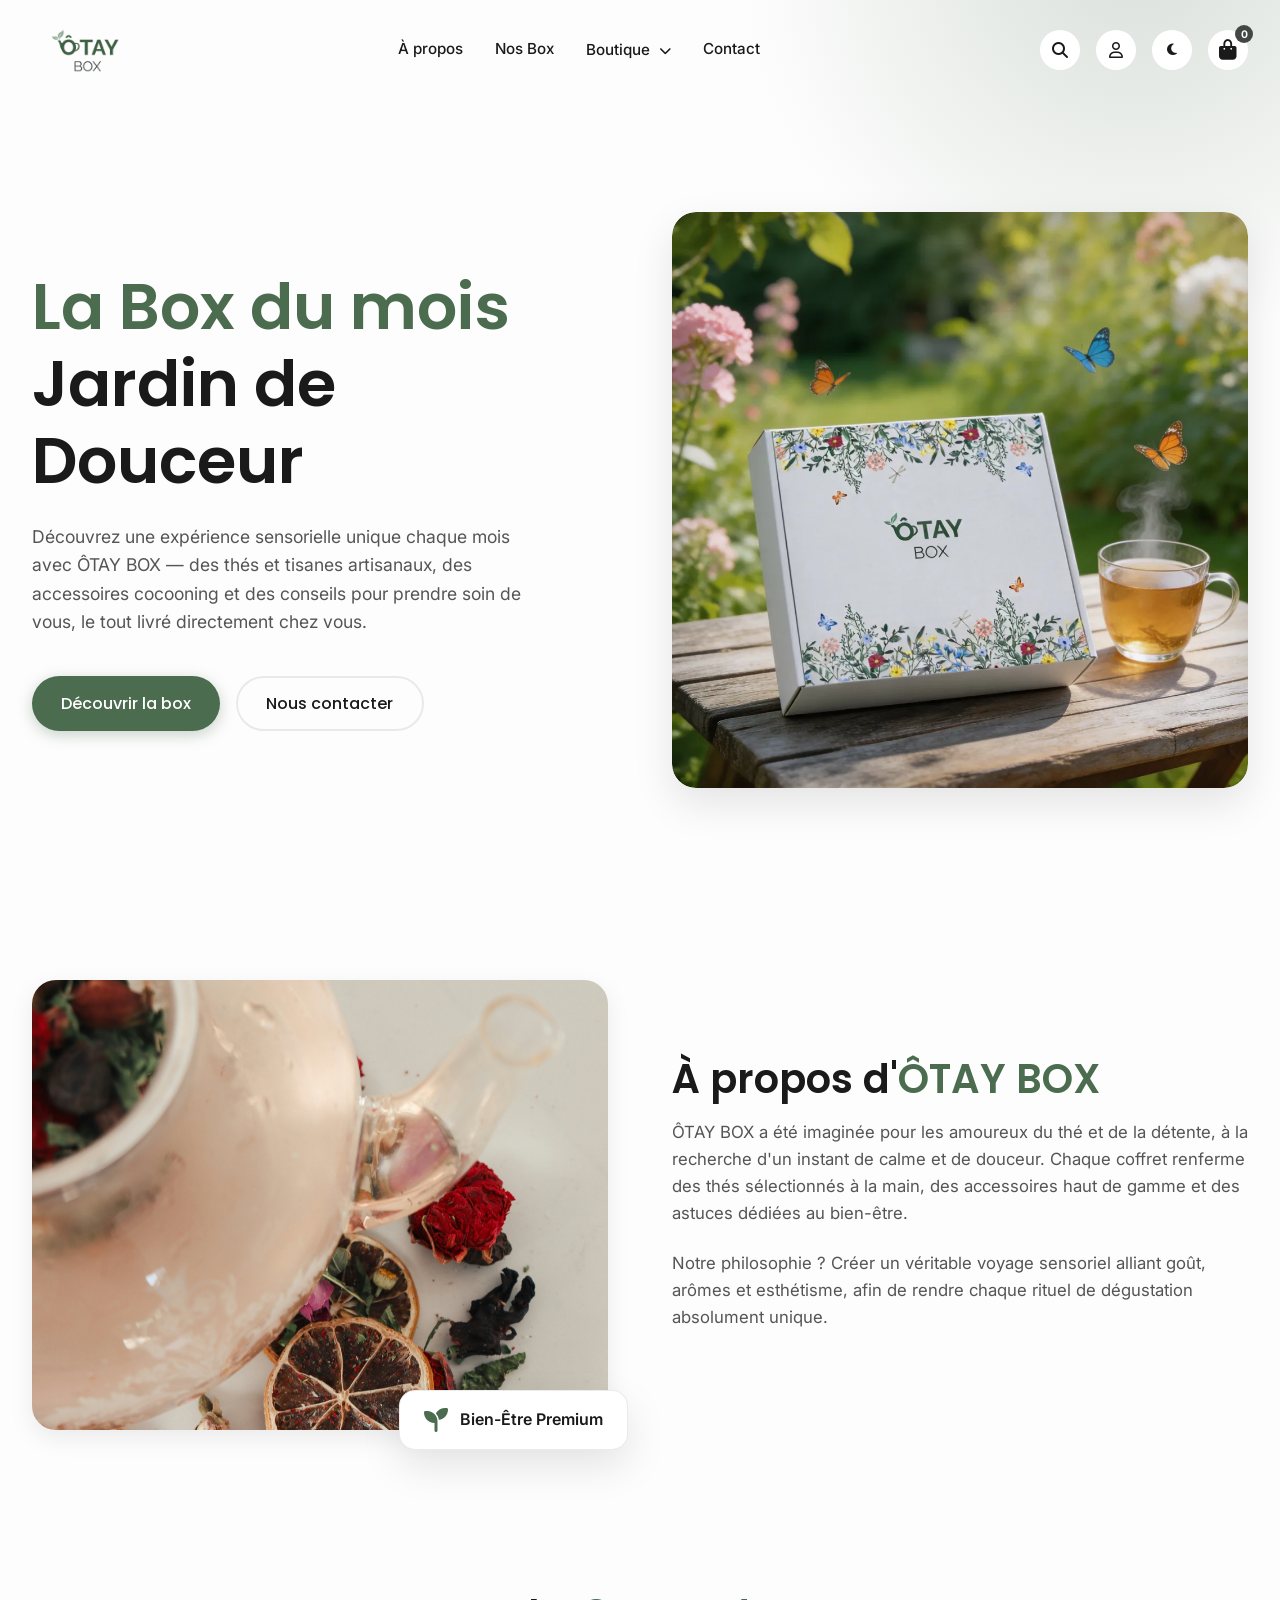
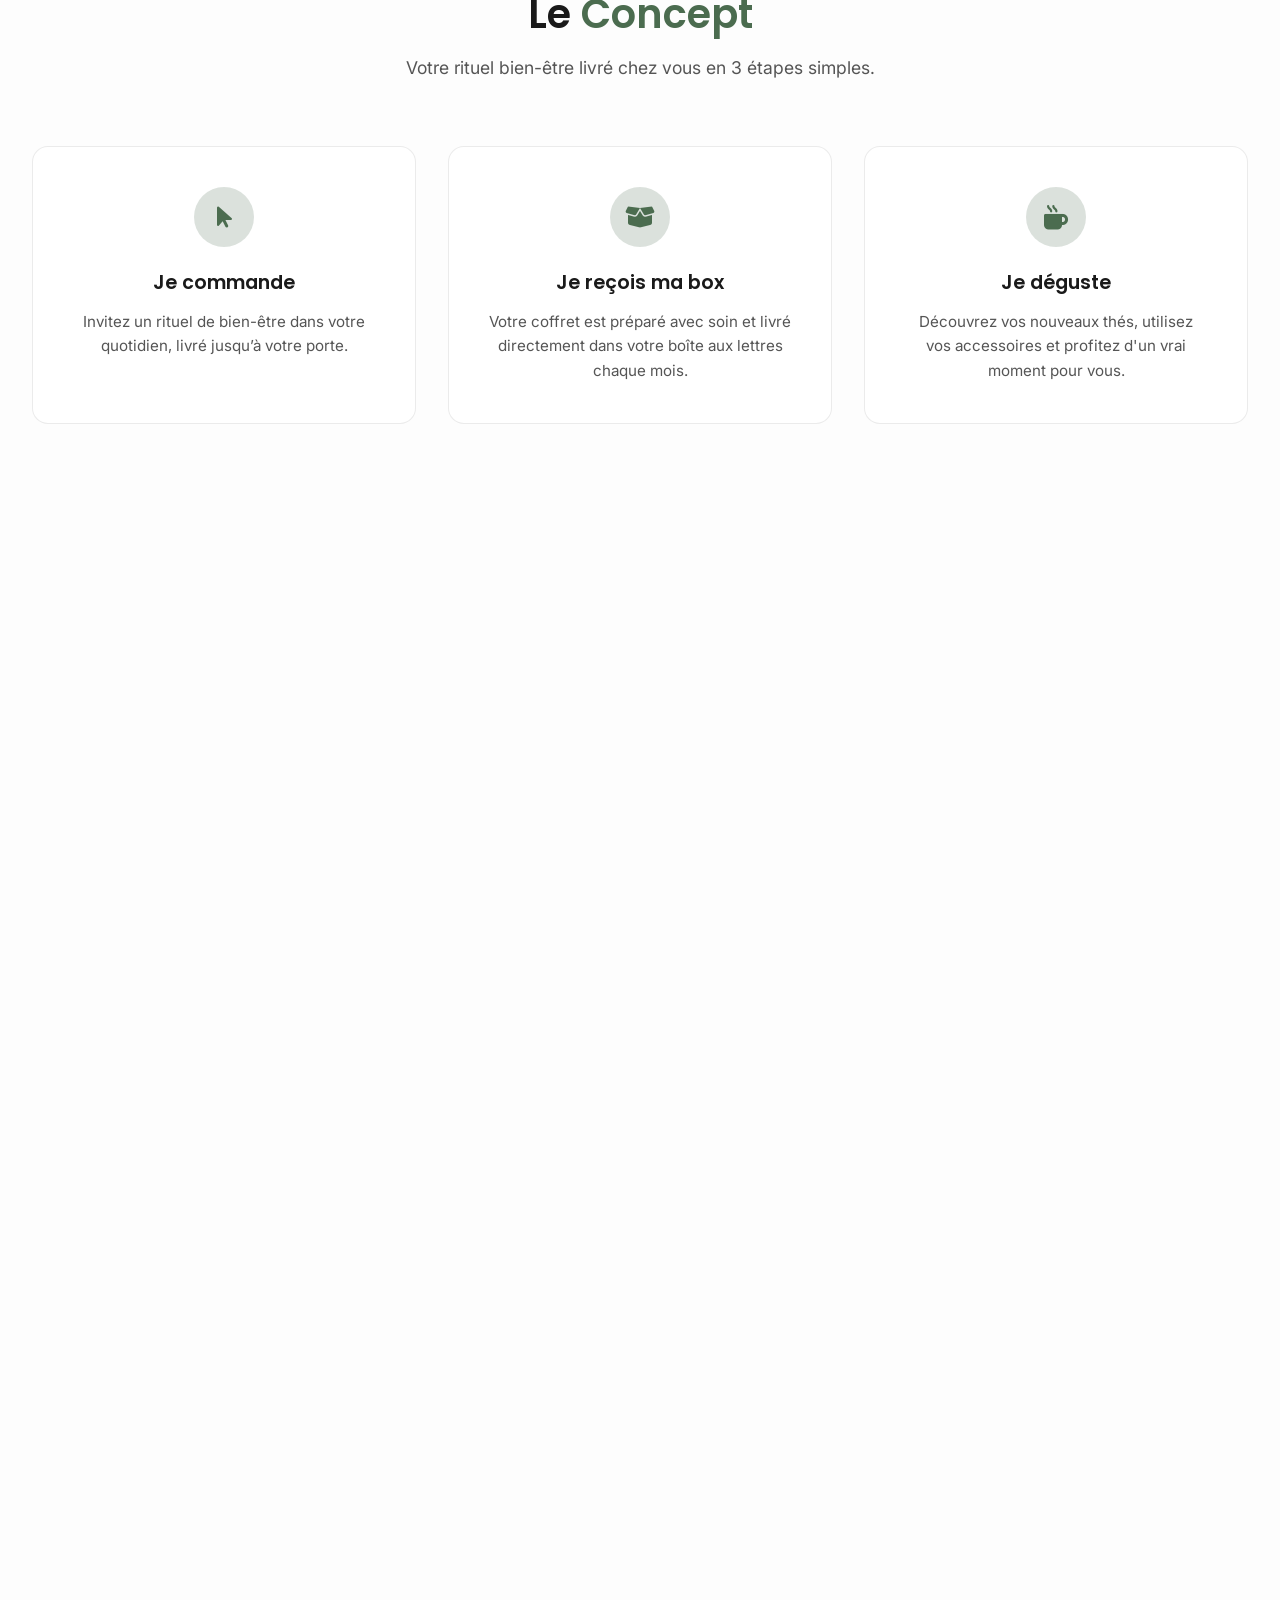
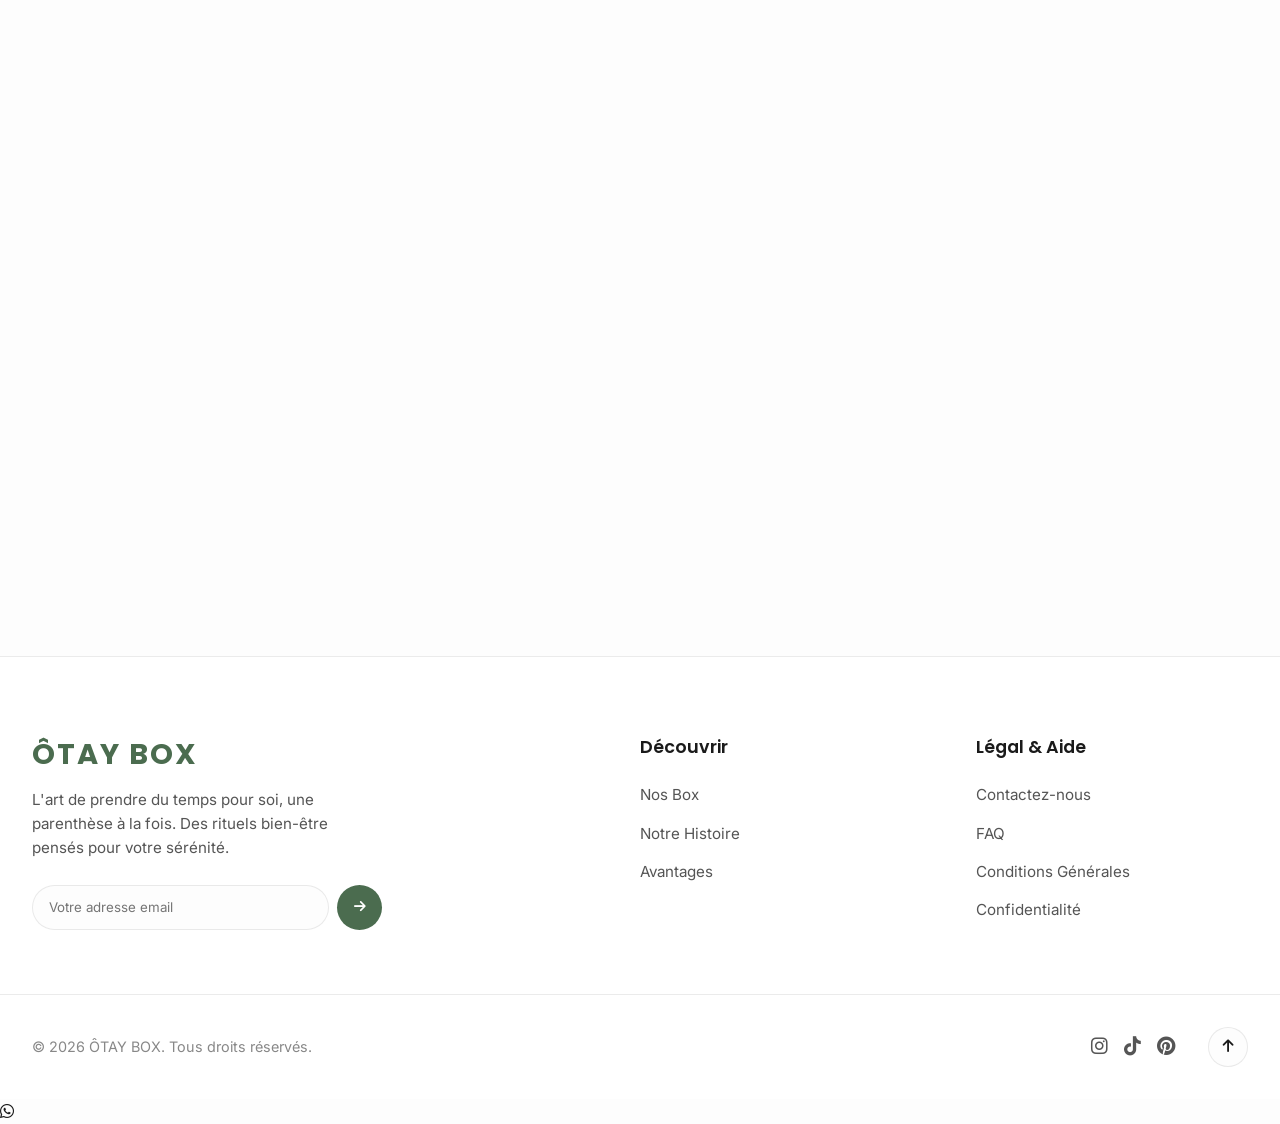
==== index.html @ 2a30685b "update update" ====
<!DOCTYPE html>
<html lang="fr">

<head>
    <meta charset="UTF-8">
    <meta name="viewport" content="width=device-width, initial-scale=1.0">
    <title>ÔTAY BOX – Box Mensuelle Thé & Bien-Être</title>
    <meta name="description" content="Découvrez une expérience sensorielle unique chaque mois avec ÔTAY BOX — des thés et tisanes artisanaux, des accessoires cocooning et des rituels relaxants livrés chez vous.">
    <!-- Google Fonts -->
    <link rel="preconnect" href="https://fonts.googleapis.com">
    <link rel="preconnect" href="https://fonts.gstatic.com" crossorigin>
    <link href="https://fonts.googleapis.com/css2?family=Inter:wght@300;400;500&family=Poppins:wght@400;500;600;700&display=swap" rel="stylesheet">
    <!-- FontAwesome for Icons -->
    <link rel="stylesheet" href="https://cdnjs.cloudflare.com/ajax/libs/font-awesome/6.4.0/css/all.min.css">
    <!-- Custom CSS -->
    <link rel="stylesheet" href="css/style.css">
    <script>!function(){var t=localStorage.getItem('otay-theme')||'light';document.documentElement.setAttribute('data-theme',t)}();</script>

</head>
<body>
    <!-- Navbar -->
    <header class="navbar fade-in">
        <div class="container nav-container">
            <a href="#" class="logo">
                <img src="assets/logo.png" alt="Logo ÔTAY BOX" class="logo-img">
            </a>
            
            <nav class="nav-links">
                <a href="index.html#about" class="nav-link">À propos</a>
                <a href="box-detail.html" class="nav-link">Nos Box</a>
                <div class="nav-item-dropdown">
                    <a href="boutique.html" class="nav-link">Boutique <i class="fa-solid fa-chevron-down" style="font-size: 0.8em; margin-left: 5px;"></i></a>
                    <div class="dropdown-menu">
                        <a href="boutique.html#infusions" class="dropdown-link">Infusions & Tisanes</a>
                        <a href="boutique.html#accessoires" class="dropdown-link">Accessoires de thé</a>
                        <a href="boutique.html#bougies" class="dropdown-link">Bougies & Parfums</a>
                        <a href="boutique.html#savons" class="dropdown-link">Savons & Soins naturels</a>
                        <a href="boutique.html#lifestyle" class="dropdown-link">Lifestyle & Détente</a>
                    </div>
                </div>
                <a href="index.html#contact" class="nav-link">Contact</a>
            </nav>

            <div class="nav-actions">
                <a href="#" class="icon-btn search-btn" aria-label="Rechercher" onclick="event.preventDefault(); alert('Recherche en cours de développement');">
                    <i class="fa-solid fa-magnifying-glass"></i>
                </a>
                <a href="#" class="icon-btn profile-btn" aria-label="Mon compte" onclick="event.preventDefault(); alert('Espace client en cours de développement');">
                    <i class="fa-regular fa-user"></i>
                </a>
                <button class="icon-btn theme-toggle" aria-label="Basculer le thème clair/sombre">
                    <i class="fa-solid fa-sun light-icon"></i>
                    <i class="fa-solid fa-moon dark-icon"></i>
                </button>
                <button class="cart-btn" aria-label="Panier">
                    <i class="fa-solid fa-bag-shopping"></i>
                    <span class="cart-count">0</span>
                </button>
                <button class="icon-btn mobile-menu-toggle" aria-label="Ouvrir le menu">
                    <i class="fa-solid fa-bars"></i>
                </button>
            </div>
        </div>
        
        <!-- Mobile Menu -->
        <div class="mobile-menu">
            <a href="index.html#about" class="mobile-link">À propos</a>
            <a href="box-detail.html" class="mobile-link">Nos Box</a>
            <a href="boutique.html" class="mobile-link">Boutique</a>
            <a href="index.html#contact" class="mobile-link">Contact</a>
            <button class="mobile-link theme-toggle" style="display: flex; align-items: center; justify-content: center; gap: 10px; width: 100%; border: none; font-family: inherit; font-size: inherit; font-weight: inherit; color: inherit; cursor: pointer;">
                <span>Thème</span>
                <i class="fa-solid fa-sun light-icon"></i>
                <i class="fa-solid fa-moon dark-icon"></i>
            </button>
        </div>
    </header>

    <main>
        <!-- Hero Section -->
        <section class="hero glass-panel fade-in slide-up" id="hero">
            <div class="container hero-container">
                <div class="hero-content">
                    <h1 class="hero-title">
                        <span class="text-accent">La Box du mois</span> <br> 
                        Jardin de Douceur
                    </h1>
                    <p class="hero-intro">
                        Découvrez une expérience sensorielle unique chaque mois avec ÔTAY BOX — des thés et tisanes artisanaux, des accessoires cocooning et des conseils pour prendre soin de vous, le tout livré directement chez vous.
                    </p>
                    <div class="hero-ctas">
                        <a href="box-detail.html" class="btn btn-primary">Découvrir la box</a>
                        <a href="#contact" class="btn btn-outline">Nous contacter</a>
                    </div>
                </div>
                <div class="hero-image-wrapper">
                    <img src="assets/hero-image.png" loading="lazy" alt="Box de Thé Premium ÔTAY BOX" class="hero-image blur-load">
                    <div class="glow-effect"></div>
                </div>
            </div>
        </section>

        <!-- About Section -->
        <section class="about section-padding fade-in scroll-anim" id="about">
            <div class="container about-container">
                <div class="about-image-wrapper">
                    <img src="assets/yukon-haughton-Fkt0y2UZg88-unsplash.jpg" loading="lazy" alt="Un moment de calme avec ÔTAY BOX" class="about-image blur-load">
                    <div class="floating-badge">
                        <i class="fa-solid fa-seedling"></i>
                        <span>Bien-Être Premium</span>
                    </div>
                </div>
                <div class="about-content">
                    <h2 class="section-title">À propos d'<span class="text-accent">ÔTAY BOX</span></h2>
                    <p class="section-text">
                        ÔTAY BOX a été imaginée pour les amoureux du thé et de la détente, à la recherche d'un instant de calme et de douceur. Chaque coffret renferme des thés sélectionnés à la main, des accessoires haut de gamme et des astuces dédiées au bien-être.
                    </p>
                    <p class="section-text">
                        Notre philosophie ? Créer un véritable voyage sensoriel alliant goût, arômes et esthétisme, afin de rendre chaque rituel de dégustation absolument unique.
                    </p>
                </div>
            </div>
        </section>

        <!-- Concept Section (Non-clickable in nav, explains how it works) -->
        <section class="how-it-works section-padding fade-in scroll-anim">
            <div class="container">
                <div class="section-header">
                    <h2 class="section-title">Le <span class="text-primary">Concept</span></h2>
                    <p class="section-subtitle">Votre rituel bien-être livré chez vous en 3 étapes simples.</p>
                </div>
                
                <div class="benefits-grid">
                    <div class="benefit-card">
                        <div class="benefit-icon">
                            <i class="fa-solid fa-mouse-pointer"></i>
                        </div>
                        <h3 class="benefit-title">Je commande</h3>
                        <p class="benefit-desc">Invitez un rituel de bien-être dans votre quotidien, livré jusqu’à votre porte.</p>
                    </div>
                    <div class="benefit-card">
                        <div class="benefit-icon">
                            <i class="fa-solid fa-box-open"></i>
                        </div>
                        <h3 class="benefit-title">Je reçois ma box</h3>
                        <p class="benefit-desc">Votre coffret est préparé avec soin et livré directement dans votre boîte aux lettres chaque mois.</p>
                    </div>
                    <div class="benefit-card">
                        <div class="benefit-icon">
                            <i class="fa-solid fa-mug-hot"></i>
                        </div>
                        <h3 class="benefit-title">Je déguste</h3>
                        <p class="benefit-desc">Découvrez vos nouveaux thés, utilisez vos accessoires et profitez d'un vrai moment pour vous.</p>
                    </div>
                </div>
            </div>
        </section>


        <!-- Benefits Section -->
        <section class="benefits section-padding fade-in scroll-anim" id="benefits">
            <div class="container">
                <div class="section-header">
                    <h2 class="section-title">La Différence <span class="text-accent">ÔTAY</span></h2>
                    <p class="section-subtitle">Ce qui fait de nos coffrets les parfaits compagnons de votre détente.</p>
                </div>
                
                <div class="benefits-grid">
                    <div class="benefit-card">
                        <div class="benefit-icon">
                            <i class="fa-solid fa-calendar-days"></i>
                        </div>
                        <h3 class="benefit-title">Thèmes Mensuels</h3>
                        <p class="benefit-desc">Chaque mois met à l'honneur un thème unique avec un mélange exclusif, une recette et une astuce bien-être.</p>
                    </div>
                    <div class="benefit-card">
                        <div class="benefit-icon">
                            <i class="fa-solid fa-leaf"></i>
                        </div>
                        <h3 class="benefit-title">Ingrédients Premium</h3>
                        <p class="benefit-desc">Des thés, herbes et ingrédients naturels rigoureusement sélectionnés pour vous offrir la plus haute qualité.</p>
                    </div>
                    <div class="benefit-card">
                        <div class="benefit-icon">
                            <i class="fa-solid fa-hand-sparkles"></i>
                        </div>
                        <h3 class="benefit-title">Élément Signature</h3>
                        <p class="benefit-desc">Un objet soigneusement sélectionné qui prolonge l’expérience de la box et reflète son univers.</p>
                    </div>
                    <div class="benefit-card">
                        <div class="benefit-icon">
                            <i class="fa-solid fa-gift"></i>
                        </div>
                        <h3 class="benefit-title">Prêt à Offrir</h3>
                        <p class="benefit-desc">Un magnifique emballage écologique et protecteur, idéal pour soi ou pour faire un cadeau.</p>
                    </div>
                </div>
            </div>
        </section>



        <!-- Mission -->
        <section class="mission section-padding fade-in scroll-anim" id="mission">
            <div class="container text-center">
                <h2 class="mission-title">Notre Mission</h2>
                <p class="mission-statement">
                    « Créer des expériences bien-être mémorables à travers des thés sélectionnés, des touches artisanales et des rituels attentionnés qui apportent calme et joie au quotidien. »
                </p>
            </div>
        </section>

        <!-- Contact Section -->
        <section class="contact section-padding fade-in scroll-anim" id="contact">
            <div class="container contact-container">
                <div class="contact-info">
                    <h2 class="section-title">Prendre <span class="text-accent">Contact</span></h2>
                    <p class="section-desc">Vous avez des questions sur nos box ou souhaitez un cadeau d'entreprise personnalisé ? Écrivez-nous !</p>
                    
                    <div class="social-links mt-4">
                        <a href="#" class="social-icon" aria-label="Instagram"><i class="fa-brands fa-instagram"></i></a>
                        <a href="#" class="social-icon" aria-label="LinkedIn"><i class="fa-brands fa-linkedin-in"></i></a>
                        <a href="#" class="social-icon" aria-label="Facebook"><i class="fa-brands fa-facebook-f"></i></a>
                        <a href="#" class="social-icon" aria-label="TikTok"><i class="fa-brands fa-tiktok"></i></a>
                    </div>
                </div>
                
                <form class="contact-form glass-panel">
                    <div class="form-group">
                        <label for="name">Nom / Prénom</label>
                        <input type="text" id="name" placeholder="Ex: Yasmine Ben Ali" required>
                    </div>
                    <div class="form-group">
                        <label for="email">Adresse Email</label>
                        <input type="email" id="email" placeholder="yasmine@exemple.com" required>
                    </div>
                    <div class="form-group">
                        <label for="message">Message</label>
                        <textarea id="message" rows="4" placeholder="Comment pouvons-nous vous aider ?" required></textarea>
                    </div>
                    <button type="submit" class="btn btn-primary btn-block">Envoyer le Message</button>
                </form>
            </div>
        </section>
    </main>

    <footer class="footer">
        <div class="container footer-content-grid">
            <div class="footer-col brand-col">
                <h3 class="footer-logo-text">ÔTAY BOX</h3>
                <p class="footer-desc">L'art de prendre du temps pour soi, une parenthèse à la fois. Des rituels bien-être pensés pour votre sérénité.</p>
                <form class="newsletter-form">
                    <input type="email" placeholder="Votre adresse email" aria-label="Email" required>
                    <button type="submit" aria-label="S'inscrire"><i class="fa-solid fa-arrow-right"></i></button>
                </form>
            </div>
            
            <div class="footer-col">
                <h4 class="footer-heading">Découvrir</h4>
                <ul class="footer-links">
                    <li><a href="box-detail.html">Nos Box</a></li>
                    <li><a href="#about">Notre Histoire</a></li>
                    <li><a href="#benefits">Avantages</a></li>
                </ul>
            </div>
            
            <div class="footer-col">
                <h4 class="footer-heading">Légal & Aide</h4>
                <ul class="footer-links">
                    <li><a href="#contact">Contactez-nous</a></li>
                    <li><a href="#">FAQ</a></li>
                    <li><a href="#">Conditions Générales</a></li>
                    <li><a href="#">Confidentialité</a></li>
                </ul>
            </div>
        </div>
        
        <div class="container footer-bottom">
            <p>&copy; <span id="current-year"></span> ÔTAY BOX. Tous droits réservés.</p>
            <div class="footer-actions">
                <div class="footer-socials">
                    <a href="#" aria-label="Instagram"><i class="fa-brands fa-instagram"></i></a>
                    <a href="#" aria-label="TikTok"><i class="fa-brands fa-tiktok"></i></a>
                    <a href="#" aria-label="Pinterest"><i class="fa-brands fa-pinterest"></i></a>
                </div>
                <a href="#hero" class="back-to-top" aria-label="Retour en haut">
                    <i class="fa-solid fa-arrow-up"></i>
                </a>
            </div>
        </div>
    </footer>

    <!-- Scripts -->
    <script src="js/script.js"></script>
</body>
</html>
---- css/style.css ----
/* =========================================================================
   ÔTAY BOX - STYLESHEET
   100% Vanilla CSS, Responsive, Dark/Light Mode
   ========================================================================= */

/* --- CSS Variables & Theme Definitions --- */
:root {
    /* Brand Colors */
    --clr-brand-dark: #4b6c4f;
    /* Logo Main Green */
    --clr-brand-light: #8dac95;
    /* Logo Light Green */
    --clr-brand-accent: #424746;
    /* Logo Slate Grey */

    /* Typography */
    --font-heading: 'Poppins',
        sans-serif;
    --font-body: 'Inter',
        sans-serif;

    /* Spacing & Layout */
    --section-padding: 5rem 0;
    --nav-height: 100px;
    --radius-sm: 8px;
    --radius-md: 16px;
    --radius-lg: 24px;

    /* Animation Speeds */
    --transition-fast: 0.2s ease;
    --transition-mid: 0.4s cubic-bezier(0.25, 0.46, 0.45, 0.94);
    --transition-slow: 0.8s cubic-bezier(0.22, 1, 0.36, 1);
}

/* Light Theme Variables */
[data-theme="light"] {
    --bg-main: #FDFDFD;
    --bg-surface: #FFFFFF;
    --bg-glass: rgba(255, 255, 255, 0.7);
    --bg-glass-hover: rgba(255, 255, 255, 0.9);

    --text-primary: #1A1A1A;
    --text-secondary: #555555;
    --text-muted: #888888;

    --border-color: rgba(0, 0, 0, 0.08);
    --shadow-sm: 0 4px 12px rgba(0, 0, 0, 0.05);
    --shadow-md: 0 8px 24px rgba(0, 0, 0, 0.08);
    --shadow-lg: 0 16px 40px rgba(0, 0, 0, 0.1);

    --accent: var(--clr-brand-dark);
    --accent-glow: rgba(75, 108, 79, 0.2);
}

/* Dark Theme Variables (Default) */
[data-theme="dark"] {
    --bg-main: #121212;
    --bg-surface: #1E1E1E;
    --bg-glass: rgba(30, 30, 30, 0.6);
    --bg-glass-hover: rgba(45, 45, 45, 0.8);

    --text-primary: #F5F5F5;
    --text-secondary: #BBBBBB;
    --text-muted: #777777;

    --border-color: rgba(255, 255, 255, 0.08);
    --shadow-sm: 0 4px 16px rgba(0, 0, 0, 0.2);
    --shadow-md: 0 8px 32px rgba(0, 0, 0, 0.3);
    --shadow-lg: 0 16px 48px rgba(0, 0, 0, 0.4);

    --accent: var(--clr-brand-light);
    --accent-glow: rgba(141, 172, 149, 0.15);
}

/* --- Resets --- */
*,
*::before,
*::after {
    box-sizing: border-box;
    margin: 0;
    padding: 0;
}

html {
    scroll-behavior: smooth;
    font-size: 16px;
}

body {
    font-family: var(--font-body);
    background-color: var(--bg-main);
    color: var(--text-primary);
    line-height: 1.6;
    overflow-x: hidden;
    transition: background-color var(--transition-mid), color var(--transition-mid);
}

h1,
h2,
h3,
h4,
h5,
h6 {
    font-family: var(--font-heading);
    font-weight: 600;
    line-height: 1.2;
    color: var(--text-primary);
}

a {
    color: inherit;
    text-decoration: none;
    transition: color var(--transition-fast);
}

img {
    max-width: 100%;
    display: block;
    object-fit: cover;
}

ul {
    list-style: none;
}

button,
input,
textarea {
    font-family: inherit;
    border: none;
    outline: none;
    background: none;
}

/* --- Utilities --- */
.container {
    width: 100%;
    max-width: 1440px;
    margin: 0 auto;
    padding: 0 2rem;
}

.section-padding {
    padding: var(--section-padding);
}

section[id] {
    scroll-margin-top: var(--nav-height);
}

.text-primary {
    color: var(--accent);
}

.text-accent {
    color: var(--accent);
}

.text-orange {
    color: var(--clr-brand-accent);
}

.mt-4 {
    margin-top: 2rem;
}

.text-center {
    text-align: center;
}

/* Custom Scrollbar */
::-webkit-scrollbar {
    width: 10px;
}

::-webkit-scrollbar-track {
    background: var(--bg-main);
}

::-webkit-scrollbar-thumb {
    background: var(--bg-surface);
    border-radius: 5px;
}

::-webkit-scrollbar-thumb:hover {
    background: var(--accent);
}

/* --- Buttons --- */
.btn {
    display: inline-flex;
    align-items: center;
    justify-content: center;
    padding: 0.8rem 1.8rem;
    border-radius: 50px;
    font-weight: 500;
    font-family: var(--font-heading);
    cursor: pointer;
    transition: all var(--transition-fast);
    font-size: 1rem;
}

.btn-primary {
    background: var(--clr-brand-dark);
    color: white;
    box-shadow: 0 4px 15px rgba(75, 108, 79, 0.3);
}

.btn-primary:hover {
    background: #3a543d;
    transform: translateY(-2px);
    box-shadow: 0 8px 25px rgba(75, 108, 79, 0.4);
}

.btn-outline {
    background: transparent;
    border: 2px solid var(--border-color);
    color: var(--text-primary);
}

.btn-outline:hover {
    border-color: var(--accent);
    color: var(--accent);
}

.btn-block {
    width: 100%;
}

.icon-btn {
    display: flex;
    align-items: center;
    justify-content: center;
    width: 40px;
    height: 40px;
    border-radius: 50%;
    cursor: pointer;
    color: var(--text-primary);
    transition: all var(--transition-fast);
    background: var(--bg-surface);
}

.icon-btn:hover {
    background: var(--bg-glass-hover);
    color: var(--accent);
}

/* --- Navigation --- */
.navbar {
    position: fixed;
    top: 0;
    left: 0;
    width: 100%;
    height: var(--nav-height);
    z-index: 1000;
    background: transparent;
    transition: all var(--transition-mid);
}

.navbar.scrolled {
    background: var(--bg-glass);
    -webkit-backdrop-filter: blur(12px);
    backdrop-filter: blur(12px);
    border-bottom: 1px solid var(--border-color);
    box-shadow: var(--shadow-sm);
}

.nav-container {
    height: 100%;
    display: flex;
    align-items: center;
    justify-content: space-between;
}

.logo {
    font-family: var(--font-heading);
    font-size: 1.5rem;
    font-weight: 700;
    display: flex;
    align-items: center;
    gap: 0.5rem;
    letter-spacing: 1px;
}

.logo-img {
    height: 85px;
    width: auto;
    object-fit: contain;
    transform: scale(1.25);
    transform-origin: left center;
}

.footer-brand .logo-img {
    transform-origin: center center;
}

[data-theme="dark"] .logo-img {
    /* Soft warm white silhouette for dark mode */
    filter: brightness(0) invert(1) sepia(0.2) saturate(0.5);
}

.nav-links {
    display: flex;
    gap: 2rem;
}

.nav-link {
    font-weight: 500;
    font-size: 0.95rem;
    position: relative;
    padding: 0.5rem 0;
}

.nav-link::after {
    content: '';
    position: absolute;
    bottom: 0;
    left: 0;
    width: 0;
    height: 2px;
    background: var(--accent);
    transition: width var(--transition-fast);
}

.nav-link:hover::after {
    width: 100%;
}

/* Dropdown Menu */
.nav-item-dropdown {
    position: relative;
    display: inline-block;
    padding: 0.5rem 0;
}

.dropdown-menu {
    position: absolute;
    top: 100%;
    left: 0;
    background: var(--bg-surface);
    min-width: 200px;
    box-shadow: var(--shadow-md);
    border-radius: var(--radius-sm);
    padding: 0.5rem 0;
    opacity: 0;
    visibility: hidden;
    transform: translateY(10px);
    transition: all var(--transition-fast);
    z-index: 1000;
}

.nav-item-dropdown:hover .dropdown-menu {
    opacity: 1;
    visibility: visible;
    transform: translateY(0);
}

.dropdown-link {
    display: block;
    padding: 0.75rem 1.5rem;
    color: var(--text-primary);
    font-size: 0.95rem;
    transition: background-color var(--transition-fast), color var(--transition-fast);
}

.dropdown-link:hover {
    background-color: var(--bg-main);
    color: var(--accent);
}

.nav-actions {
    display: flex;
    align-items: center;
    gap: 1rem;
}

.mobile-menu-toggle {
    display: none;
}

.cart-btn {
    position: relative;
    font-size: 1.25rem;
    color: var(--text-primary);
    cursor: pointer;
    background: var(--bg-surface);
    width: 40px;
    height: 40px;
    border-radius: 50%;
    display: flex;
    align-items: center;
    justify-content: center;
    transition: all var(--transition-fast);
}

.cart-btn:hover {
    color: var(--accent);
    transform: scale(1.05);
}

.cart-count {
    position: absolute;
    top: -5px;
    right: -5px;
    background: var(--clr-brand-accent);
    color: white;
    font-size: 0.65rem;
    font-weight: 700;
    width: 18px;
    height: 18px;
    border-radius: 50%;
    display: flex;
    align-items: center;
    justify-content: center;
}

/* Theme Toggle Icons */
[data-theme="dark"] .dark-icon {
    display: none;
}

[data-theme="light"] .light-icon {
    display: none;
}

/* Mobile Menu */
.mobile-menu {
    position: fixed;
    top: var(--nav-height);
    left: 0;
    width: 100%;
    background: var(--bg-surface);
    border-bottom: 1px solid var(--border-color);
    padding: 1rem;
    display: flex;
    flex-direction: column;
    gap: 1rem;
    transform: translateY(-150%);
    opacity: 0;
    transition: all var(--transition-mid);
    z-index: 999;
}

.mobile-menu.active {
    transform: translateY(0);
    opacity: 1;
    box-shadow: var(--shadow-md);
}

.mobile-link {
    padding: 1rem;
    font-weight: 500;
    border-radius: var(--radius-sm);
    text-align: center;
    background: var(--bg-main);
}

.mobile-link:hover {
    color: var(--accent);
}

/* --- Hero Section --- */
.hero {
    min-height: 100vh;
    display: flex;
    align-items: center;
    padding-top: var(--nav-height);
    position: relative;
    overflow: hidden;
}

.hero::before {
    content: '';
    position: absolute;
    top: -50%;
    right: -20%;
    width: 800px;
    height: 800px;
    background: radial-gradient(circle, var(--accent-glow) 0%, transparent 70%);
    z-index: -1;
    border-radius: 50%;
}

.hero-container {
    display: grid;
    grid-template-columns: 1fr 1fr;
    gap: 4rem;
    align-items: center;
}

.hero-title {
    font-size: clamp(2.5rem, 5vw, 4rem);
    margin-bottom: 1.5rem;
}

.hero-intro {
    font-size: 1.1rem;
    color: var(--text-secondary);
    margin-bottom: 2.5rem;
    max-width: 500px;
}

.hero-ctas {
    display: flex;
    gap: 1rem;
}

.hero-image-wrapper {
    position: relative;
    border-radius: var(--radius-lg);
    overflow: hidden;
    box-shadow: var(--shadow-lg);
}

.hero-image {
    width: 100%;
    height: auto;
    border-radius: var(--radius-lg);
    transition: transform var(--transition-slow);
}

.hero-image-wrapper:hover .hero-image {
    transform: scale(1.05);
}

.glow-effect {
    position: absolute;
    inset: 0;
    border-radius: var(--radius-lg);
    box-shadow: inset 0 0 50px rgba(0, 0, 0, 0.2);
    pointer-events: none;
}

/* --- About Section --- */
.about-container {
    display: grid;
    grid-template-columns: 1fr 1fr;
    gap: 4rem;
    align-items: center;
}

.section-title {
    font-size: 2.5rem;
    margin-bottom: 1rem;
}

.section-subtitle {
    font-size: 1.1rem;
    color: var(--text-secondary);
    margin-bottom: 3rem;
    max-width: 600px;
    margin-left: auto;
    margin-right: auto;
}

.section-text {
    font-size: 1.05rem;
    color: var(--text-secondary);
    margin-bottom: 1.5rem;
}

.about-image-wrapper {
    position: relative;
    border-radius: var(--radius-lg);
}

.about-image {
    width: 100%;
    max-height: 450px;
    object-fit: cover;
    border-radius: var(--radius-lg);
    box-shadow: var(--shadow-md);
}

.floating-badge {
    position: absolute;
    bottom: -20px;
    right: -20px;
    background: var(--bg-surface);
    padding: 1rem 1.5rem;
    border-radius: var(--radius-md);
    box-shadow: var(--shadow-lg);
    display: flex;
    align-items: center;
    gap: 0.75rem;
    font-weight: 600;
    border: 1px solid var(--border-color);
    animation: float 6s ease-in-out infinite;
}

.floating-badge i {
    color: var(--accent);
    font-size: 1.5rem;
}

/* --- Boxes/Products Section --- */
.section-header {
    text-align: center;
    margin-bottom: 4rem;
}

.boxes-grid {
    display: grid;
    grid-template-columns: repeat(auto-fit, minmax(320px, 1fr));
    gap: 2.5rem;
}

.box-card {
    background: var(--bg-surface);
    border-radius: var(--radius-md);
    overflow: hidden;
    border: 1px solid var(--border-color);
    transition: transform var(--transition-mid), box-shadow var(--transition-mid);
    display: flex;
    flex-direction: column;
}

.box-card:hover {
    transform: translateY(-10px);
    box-shadow: var(--shadow-lg);
}

.box-img-container {
    position: relative;
    height: 300px;
    overflow: hidden;
}

.box-img {
    width: 100%;
    height: 100%;
    transition: transform var(--transition-mid);
}

.box-card:hover .box-img {
    transform: scale(1.08);
}

.box-overlay {
    position: absolute;
    top: 1rem;
    right: 1rem;
}

.box-tag {
    background: var(--bg-glass);
    -webkit-backdrop-filter: blur(8px);
    backdrop-filter: blur(8px);
    padding: 0.4rem 1rem;
    border-radius: 50px;
    font-size: 0.8rem;
    font-weight: 600;
    color: var(--text-primary);
    border: 1px solid rgba(255, 255, 255, 0.2);
}

.box-info {
    padding: 2rem;
    display: flex;
    flex-direction: column;
    flex-grow: 1;
}

.box-title {
    font-size: 1.4rem;
    margin-bottom: 0.5rem;
}

.box-desc {
    color: var(--text-secondary);
    font-size: 0.95rem;
    margin-bottom: 1.5rem;
    flex-grow: 1;
}

.box-footer {
    display: flex;
    justify-content: space-between;
    align-items: center;
    margin-top: auto;
}

.box-price {
    font-family: var(--font-heading);
    font-weight: 700;
    font-size: 1.25rem;
    color: var(--text-primary);
}

.btn-cart {
    background: var(--bg-main);
    color: var(--text-primary);
    border: 1px solid var(--border-color);
    padding: 0.5rem 1rem;
    border-radius: 50px;
    font-weight: 500;
    display: flex;
    align-items: center;
    gap: 0.5rem;
    cursor: pointer;
    transition: all var(--transition-fast);
}

.btn-cart i {
    margin-right: 0.5rem;
}

.btn-cart:hover {
    background: var(--accent);
    color: white;
    border-color: var(--accent);
}

/* --- Product Detail Section (La Thé Box Style) --- */
.product-layout {
    display: grid;
    grid-template-columns: 1.2fr 0.8fr;
    gap: 4rem;
    align-items: start;
}

/* Image Gallery Stack */
.product-gallery-stack {
    display: flex;
    flex-direction: column;
    gap: 2rem;
}

.gallery-item {
    border-radius: var(--radius-md);
    overflow: hidden;
    background: var(--bg-surface);
    box-shadow: var(--shadow-sm);
    transition: transform var(--transition-mid);
}

.gallery-item:hover {
    transform: scale(1.02);
}

.gallery-item img {
    width: 100%;
    height: auto;
    object-fit: cover;
    display: block;
}

/* Sticky Info Container */
.product-info-sticky {
    position: sticky;
    top: calc(var(--nav-height) + 2rem);
    height: auto;
}

.product-info-content {
    padding: 1rem;
}

.product-title {
    font-size: 3rem;
    margin: 0.5rem 0 1rem;
    line-height: 1.1;
}

.product-price {
    font-size: 1.75rem;
    font-weight: 600;
    color: var(--accent);
    margin-bottom: 2rem;
}

.product-highlights {
    margin: 2rem 0;
    display: flex;
    flex-direction: column;
    gap: 0.75rem;
}

.highlight-item {
    display: flex;
    align-items: center;
    gap: 0.75rem;
    font-size: 0.95rem;
    color: var(--text-secondary);
}

.highlight-item i {
    color: var(--accent);
    font-size: 0.8rem;
}

.product-actions {
    display: grid;
    grid-template-columns: 120px 1fr;
    gap: 1rem;
    margin: 2.5rem 0;
}

.quantity-selector {
    display: flex;
    align-items: center;
    justify-content: space-between;
    background: var(--bg-surface);
    border: 1px solid var(--border-color);
    border-radius: 50px;
    padding: 0.5rem 1rem;
}

.quantity-btn {
    font-size: 1.2rem;
    cursor: pointer;
    color: var(--text-primary);
    transition: color var(--transition-fast);
}

.quantity-btn:hover {
    color: var(--accent);
}

.product-meta-minimal {
    margin-bottom: 2rem;
    padding-bottom: 2rem;
    border-bottom: 1px solid var(--border-color);
}

.meta-row {
    display: flex;
    align-items: center;
    gap: 0.75rem;
    font-size: 0.85rem;
    color: var(--text-muted);
    margin-bottom: 0.5rem;
}

/* Accordion Styles */
.product-accordion {
    display: flex;
    flex-direction: column;
    gap: 1rem;
}

.product-accordion details {
    border-bottom: 1px solid var(--border-color);
    padding-bottom: 1rem;
}

.product-accordion summary {
    font-family: var(--font-heading);
    font-weight: 600;
    font-size: 1.1rem;
    cursor: pointer;
    list-style: none;
    display: flex;
    justify-content: space-between;
    align-items: center;
    padding: 0.5rem 0;
}

.product-accordion summary::after {
    content: '+';
    font-size: 1.5rem;
    font-weight: 300;
    transition: transform var(--transition-mid);
}

.product-accordion details[open] summary::after {
    transform: rotate(45deg);
}

.details-content {
    padding: 1rem 0;
    color: var(--text-secondary);
    font-size: 0.95rem;
    line-height: 1.7;
}

.ingredient-list {
    display: flex;
    flex-direction: column;
    gap: 0.5rem;
}

/* Responsive Product Detail */
@media (max-width: 992px) {
    .product-layout {
        grid-template-columns: 1fr;
        gap: 2rem;
    }

    .product-info-sticky {
        position: static;
    }

    .product-title {
        font-size: 2.5rem;
    }
}

@media (max-width: 768px) {
    .product-gallery-stack {
        display: flex;
        flex-direction: row;
        overflow-x: auto;
        scroll-snap-type: x mandatory;
        gap: 1rem;
        padding-bottom: 1rem;
    }

    .gallery-item {
        min-width: 85%;
        scroll-snap-align: center;
    }
}

/* --- Content Blocks (Alternating) --- */
.content-block {
    display: grid;
    grid-template-columns: 1fr 1fr;
    gap: 4rem;
    align-items: center;
    margin-bottom: 8rem;
}

.content-block.reverse {
    direction: rtl;
}

.content-block.reverse .block-text {
    direction: ltr;
}

.block-image {
    border-radius: var(--radius-lg);
    overflow: hidden;
    box-shadow: var(--shadow-md);
}

.block-image img {
    width: 100%;
    height: 500px;
    object-fit: cover;
    transition: transform var(--transition-slow);
}

.content-block:hover .block-image img {
    transform: scale(1.05);
}

.block-text {
    padding: 2rem;
}

.block-tag {
    display: inline-block;
    color: var(--accent);
    font-weight: 600;
    text-transform: uppercase;
    font-size: 0.8rem;
    letter-spacing: 2px;
    margin-bottom: 1rem;
}

.block-text h3 {
    font-size: 2.5rem;
    margin-bottom: 1.5rem;
}

.block-text p {
    font-size: 1.1rem;
    color: var(--text-secondary);
    margin-bottom: 1.5rem;
    line-height: 1.8;
}

.block-list {
    display: flex;
    flex-direction: column;
    gap: 1rem;
}

.block-list li {
    position: relative;
    padding-left: 1.5rem;
    color: var(--text-secondary);
}

.block-list li::before {
    content: '•';
    position: absolute;
    left: 0;
    color: var(--accent);
    font-weight: bold;
}

/* Responsive Content Blocks */
@media (max-width: 992px) {
    .content-block {
        grid-template-columns: 1fr;
        gap: 2rem;
        margin-bottom: 4rem;
    }

    .content-block.reverse {
        direction: ltr;
    }

    .block-image img {
        height: 400px;
    }
}

@media (max-width: 768px) {
    .block-text h3 {
        font-size: 2rem;
    }
}

/* --- Benefits Section --- */
.benefits-grid {
    display: grid;
    grid-template-columns: repeat(auto-fit, minmax(250px, 1fr));
    gap: 2rem;
}

.benefit-card {
    background: var(--bg-surface);
    padding: 2.5rem;
    border-radius: var(--radius-md);
    text-align: center;
    border: 1px solid var(--border-color);
    transition: transform var(--transition-fast);
}

.benefit-card:hover {
    transform: translateY(-5px);
    border-color: var(--accent);
}

.benefit-icon {
    width: 60px;
    height: 60px;
    background: var(--accent-glow);
    color: var(--accent);
    border-radius: 50%;
    display: flex;
    align-items: center;
    justify-content: center;
    font-size: 1.5rem;
    margin: 0 auto 1.5rem;
}

.benefit-title {
    font-size: 1.2rem;
    margin-bottom: 1rem;
}

.benefit-desc {
    color: var(--text-secondary);
    font-size: 0.95rem;
}

/* --- Services Banner --- */
.glass-banner {
    position: relative;
}

.glass-banner::before {
    content: '';
    position: absolute;
    inset: 0;
    background: linear-gradient(135deg, var(--clr-brand-dark) 0%, var(--clr-brand-light) 100%);
    opacity: 0.05;
    z-index: -1;
}

.services-container {
    background: var(--bg-surface);
    -webkit-backdrop-filter: blur(20px);
    backdrop-filter: blur(20px);
    border-radius: var(--radius-lg);
    padding: 4rem;
    border: 1px solid var(--border-color);
    box-shadow: var(--shadow-md);
}

.services-list {
    margin-top: 2rem;
    display: flex;
    flex-direction: column;
    gap: 1rem;
}

.services-list li {
    display: flex;
    align-items: center;
    gap: 1rem;
    font-size: 1.1rem;
}

/* --- Testimonials --- */
.testimonials-grid {
    display: grid;
    grid-template-columns: repeat(auto-fit, minmax(300px, 1fr));
    gap: 2rem;
}

.testimonial-card {
    background: var(--bg-surface);
    padding: 3rem 2rem;
    border-radius: var(--radius-md);
    border: 1px solid var(--border-color);
    position: relative;
}

.testimonial-card::before {
    content: '"';
    position: absolute;
    top: 20px;
    left: 20px;
    font-size: 4rem;
    font-family: serif;
    color: var(--border-color);
    line-height: 1;
}

.stars {
    color: #FFB800;
    margin-bottom: 1rem;
}

.quote {
    font-style: italic;
    color: var(--text-primary);
    margin-bottom: 1.5rem;
    font-size: 1.05rem;
    position: relative;
    z-index: 1;
}

.author {
    color: var(--text-secondary);
    font-weight: 500;
}

/* --- Mission --- */
.mission-title {
    font-size: 2rem;
    margin-bottom: 2rem;
    color: var(--accent);
}

.mission-statement {
    font-size: clamp(1.2rem, 3vw, 1.8rem);
    font-family: var(--font-heading);
    font-weight: 300;
    line-height: 1.5;
    max-width: 800px;
    margin: 0 auto;
}

/* --- Contact Section --- */
.contact-container {
    display: grid;
    grid-template-columns: 1fr 1fr;
    gap: 4rem;
    align-items: center;
}

.social-links {
    display: flex;
    gap: 1rem;
}

.social-icon {
    width: 45px;
    height: 45px;
    border-radius: 50%;
    background: var(--bg-surface);
    display: flex;
    align-items: center;
    justify-content: center;
    font-size: 1.2rem;
    border: 1px solid var(--border-color);
}

.social-icon:hover {
    background: var(--accent);
    color: white;
    border-color: var(--accent);
    transform: translateY(-3px);
}

.contact-form {
    background: var(--bg-surface);
    padding: 3rem;
    border-radius: var(--radius-md);
    border: 1px solid var(--border-color);
    box-shadow: var(--shadow-md);
}

.form-group {
    margin-bottom: 1.5rem;
}

.form-group label {
    display: block;
    margin-bottom: 0.5rem;
    font-weight: 500;
    font-size: 0.95rem;
}

.form-group input,
.form-group textarea {
    width: 100%;
    padding: 1rem;
    background: var(--bg-main);
    border: 1px solid var(--border-color);
    border-radius: var(--radius-sm);
    color: var(--text-primary);
    transition: border-color var(--transition-fast);
}

.form-group input:focus,
.form-group textarea:focus {
    border-color: var(--accent);
}

/* --- Footer --- */
.footer {
    background: var(--bg-surface);
    border-top: 1px solid var(--border-color);
    padding: 5rem 0 2rem;
}

.footer-content-grid {
    display: grid;
    grid-template-columns: 2fr 1fr 1fr;
    gap: 4rem;
    margin-bottom: 4rem;
}

.footer-logo-text {
    font-family: var(--font-heading);
    font-size: 1.8rem;
    font-weight: 700;
    color: var(--accent);
    letter-spacing: 2px;
    margin-bottom: 1rem;
}

.footer-desc {
    color: var(--text-secondary);
    font-size: 0.95rem;
    margin-bottom: 1.5rem;
    max-width: 350px;
}

.newsletter-form {
    display: flex;
    gap: 0.5rem;
    max-width: 350px;
}

.newsletter-form input {
    flex-grow: 1;
    padding: 0.8rem 1rem;
    border-radius: 50px;
    border: 1px solid var(--border-color);
    background: var(--bg-main);
    color: var(--text-primary);
}

.newsletter-form input:focus {
    border-color: var(--accent);
}

.newsletter-form button {
    width: 45px;
    height: 45px;
    border-radius: 50%;
    background: var(--accent);
    color: white;
    display: flex;
    align-items: center;
    justify-content: center;
    cursor: pointer;
    transition: transform var(--transition-fast);
}

.newsletter-form button:hover {
    transform: scale(1.05);
}

.footer-heading {
    font-family: var(--font-heading);
    font-size: 1.1rem;
    margin-bottom: 1.5rem;
    color: var(--text-primary);
}

.footer-links {
    display: flex;
    flex-direction: column;
    gap: 0.8rem;
}

.footer-links a {
    color: var(--text-secondary);
    font-size: 0.95rem;
    transition: color var(--transition-fast);
}

.footer-links a:hover {
    color: var(--accent);
}

.footer-bottom {
    display: flex;
    justify-content: space-between;
    align-items: center;
    padding-top: 2rem;
    border-top: 1px solid var(--border-color);
    color: var(--text-muted);
    font-size: 0.9rem;
}

.footer-actions {
    display: flex;
    align-items: center;
    gap: 2rem;
}

.footer-socials {
    display: flex;
    gap: 1rem;
}

.footer-socials a {
    color: var(--text-secondary);
    font-size: 1.2rem;
    transition: color var(--transition-fast);
}

.footer-socials a:hover {
    color: var(--accent);
}

.back-to-top {
    width: 40px;
    height: 40px;
    background: var(--bg-main);
    display: flex;
    align-items: center;
    justify-content: center;
    border-radius: 50%;
    border: 1px solid var(--border-color);
    color: var(--text-primary);
    transition: all var(--transition-fast);
}

.back-to-top:hover {
    background: var(--accent);
    border-color: var(--accent);
    color: white;
}

/* --- Animations --- */
@keyframes float {

    0%,
    100% {
        transform: translateY(0);
    }

    50% {
        transform: translateY(-10px);
    }
}

@keyframes pulse {
    0% {
        transform: scale(1);
    }

    50% {
        transform: scale(1.05);
    }

    100% {
        transform: scale(1);
    }
}

/* Scroll Animations Base Classes */
.fade-in {
    opacity: 0;
    transition: opacity 0.8s ease-out, transform 0.8s ease-out;
}

.slide-up {
    transform: translateY(30px);
}

.visible {
    opacity: 1 !important;
    transform: translateY(0) !important;
}

/* --- Product Detail Page --- */
.product-detail {
    background: var(--bg-main);
}

.product-gallery {
    display: flex;
    flex-direction: column;
    gap: 1.5rem;
    position: sticky;
    top: calc(var(--nav-height) + 2rem);
}

.box-main-image {
    text-align: center;
    margin-bottom: 2rem;
}

.box-main-image img {
    width: 280px;
    max-width: 100%;
    border-radius: 20px;
}

.product-main-image {
    width: 100%;
    height: auto;
    object-fit: cover;
    aspect-ratio: 4/5;
    transition: transform var(--transition-mid);
}

.thumbnail-grid {
    display: grid;
    grid-template-columns: repeat(4, 1fr);
    gap: 1rem;
}

.thumb {
    width: 100%;
    aspect-ratio: 1/1;
    object-fit: cover;
    border-radius: var(--radius-sm);
    cursor: pointer;
    border: 2px solid transparent;
    transition: all var(--transition-fast);
}

.thumb:hover {
    opacity: 0.8;
}

.thumb.active {
    border-color: var(--accent);
}

.product-main-image:hover {
    transform: scale(1.02);
}

.product-title {
    font-size: 3rem;
    margin-bottom: 1rem;
    line-height: 1.2;
}

.product-price {
    font-size: 2rem;
    font-weight: 700;
    color: var(--text-primary);
    margin-bottom: 2rem;
}

.product-description {
    font-size: 1.1rem;
    color: var(--text-secondary);
    margin-bottom: 2.5rem;
    line-height: 1.8;
}

.product-actions {
    display: flex;
    gap: 1rem;
    align-items: center;
    flex-wrap: wrap;
}

.quantity-selector {
    display: flex;
    align-items: center;
    border: 1px solid var(--border-color);
    border-radius: 50px;
    padding: 0.5rem 1rem;
    background: var(--bg-surface);
}

.quantity-btn {
    color: var(--text-primary);
    font-size: 1.2rem;
    cursor: pointer;
    padding: 0 0.5rem;
    background: none;
    border: none;
}

.quantity-val {
    font-weight: 600;
    margin: 0 1rem;
}

.product-meta {
    margin-top: 3rem;
    border-top: 1px solid var(--border-color);
    padding-top: 2rem;
}

.meta-item {
    display: flex;
    align-items: center;
    gap: 1rem;
    margin-bottom: 1rem;
    color: var(--text-secondary);
}

.meta-item i {
    color: var(--accent);
    font-size: 1.2rem;
}

/* --- Content Showcase --- */
/* --- Premium Content Section --- */
.box-content-premium {
    max-width: 1440px;
    margin: 0 auto;
}

.full-content-view {
    margin-bottom: 8rem;
    perspective: 1000px;
}

.main-content-image-wrapper {
    position: relative;
    border-radius: var(--radius-lg);
    overflow: hidden;
    box-shadow: var(--shadow-lg);
    transform-style: preserve-3d;
    transition: transform 1.2s var(--transition-slow);
}

.main-content-image-wrapper:hover {
    transform: scale(1.02);
}

.content-overlay {
    position: absolute;
    top: 3rem;
    left: 3rem;
    z-index: 2;
}

.badge {
    background: var(--bg-surface);
    color: var(--accent);
    padding: 0.6rem 2rem;
    border-radius: 50px;
    font-weight: 600;
    font-size: 0.9rem;
    text-transform: uppercase;
    letter-spacing: 2px;
    border: 1px solid var(--accent);
    box-shadow: 0 10px 30px rgba(0, 0, 0, 0.1);
}

/* Products Slider */
.slider-wrapper {
    position: relative;
    overflow: hidden;
    margin-top: 2rem;
}

.slider-track {
    display: flex;
    gap: 1rem;
    transition: transform 0.4s ease;
}

.slide {
    min-width: 200px;
    background: #fff;
    border-radius: 16px;
    padding: 1rem;
    text-align: center;
    box-shadow: 0 8px 20px rgba(0, 0, 0, 0.08);
}

.slide img {
    width: 100%;
    border-radius: 12px;
    margin-bottom: 0.5rem;
}

.slider-btn {
    position: absolute;
    top: 40%;
    transform: translateY(-50%);
    background: white;
    border: none;
    font-size: 1.5rem;
    cursor: pointer;
    padding: 0.5rem 1rem;
    border-radius: 50%;
    box-shadow: 0 4px 10px rgba(0, 0, 0, 0.1);
    z-index: 10;
}

.prev {
    left: 10px;
}

.next {
    right: 10px;
}

@media screen and (max-width: 992px) {
    .product-grid {
        grid-template-columns: 1fr;
        gap: 3rem;
    }

    .content-block {
        grid-template-columns: 1fr;
        gap: 3rem;
    }

    .content-block.reverse .block-image {
        order: -1;
    }
}

/* --- Media Queries --- */
@media screen and (max-width: 992px) {

    .hero-container,
    .about-container,
    .contact-container {
        grid-template-columns: 1fr;
        gap: 3rem;
    }

    .hero-title {
        font-size: 3rem;
    }

    .about-image-wrapper {
        order: -1;
    }
}

@media screen and (max-width: 768px) {
    .nav-links {
        display: none;
    }

    .mobile-menu-toggle {
        display: flex;
    }

    .hero {
        text-align: center;
        padding-top: calc(var(--nav-height) + 2rem);
    }

    .hero-intro {
        margin: 0 auto 2rem;
    }

    .hero-ctas {
        justify-content: center;
        flex-direction: column;
        align-items: center;
    }

    .hero-ctas .btn {
        width: 100%;
        max-width: 300px;
        text-align: center;
    }

    .services-container,
    .contact-form {
        padding: 2rem;
    }

    .footer-content-grid {
        grid-template-columns: 1fr;
        gap: 2.5rem;
    }

    .footer-bottom {
        flex-direction: column;
        gap: 1.5rem;
        text-align: center;
    }
}

@media screen and (max-width: 480px) {
    .hero-title {
        font-size: 2rem;
    }

    .hero-ctas {
        flex-direction: column;
        align-items: center;
    }

    .hero-ctas .btn {
        width: 100%;
        max-width: 280px;
    }

    .box-info {
        padding: 1.5rem;
    }
}

/* =========================================================================
   PREMIUM EDITORIAL LAYOUT (Box Detail Page)
   ========================================================================= */
.premium-editorial {
    --clr-cream: #F9F6F0;
    --clr-warm-beige: #E6DFD3;
    --clr-dusty-rose: #D9A8A5;
    --clr-sage-green: #9BB0A5;
    --clr-soft-brown: #8D7B68;

    --text-editorial-dark: #3A3532;
    --text-editorial-light: #6A605C;

    background-color: var(--clr-cream);
    color: var(--text-editorial-dark);
    font-family: var(--font-body);
}

/* Force override for body background if .premium-editorial is present */
[data-theme="light"] body:has(.premium-editorial) {
    background-color: var(--clr-cream);
}
[data-theme="dark"] body:has(.premium-editorial) {
    background-color: var(--bg-main);
}

.premium-editorial h1,
.premium-editorial h2,
.premium-editorial h3 {
    font-family: var(--font-heading);
    color: var(--text-editorial-dark);
}

/* Hero Section */
.editorial-hero {
    padding-top: calc(var(--nav-height) + 3rem);
    padding-bottom: 5rem;
    overflow: hidden;
}

.editorial-hero-layout {
    display: grid;
    grid-template-columns: 1.25fr 0.75fr;
    gap: 4rem;
    align-items: start;
}

.editorial-hero-gallery {
    display: flex;
    flex-direction: column;
    gap: 1.5rem;
}

.hero-main-image img {
    width: 100%;
    border-radius: var(--radius-lg);
    box-shadow: 0 20px 40px rgba(0, 0, 0, 0.08);
    object-fit: contain;
    aspect-ratio: 4/3;
    background-color: white;
}

.hero-sub-images {
    display: grid;
    grid-template-columns: repeat(3, 1fr);
    gap: 1.5rem;
}

.hero-sub-images img {
    width: 100%;
    border-radius: var(--radius-md);
    box-shadow: 0 10px 20px rgba(0, 0, 0, 0.05);
    aspect-ratio: 1/1;
    object-fit: cover;
}

.clickable-thumb {
    cursor: pointer;
    transition: transform var(--transition-fast), opacity var(--transition-fast);
    border: 2px solid transparent;
}

.clickable-thumb:hover {
    transform: scale(1.05);
    opacity: 0.8;
}

.editorial-hero-info {
    padding: 2rem 0;
}

.editorial-badge {
    display: inline-block;
    padding: 0.4rem 1.2rem;
    background: var(--clr-sage-green);
    color: white;
    border-radius: 50px;
    font-size: 0.85rem;
    font-weight: 600;
    margin-bottom: 1.5rem;
    letter-spacing: 1px;
    text-transform: uppercase;
}

.editorial-title {
    font-size: clamp(3rem, 5vw, 4.5rem);
    line-height: 1.1;
    margin-bottom: 0.5rem;
    font-weight: 500;
}

.editorial-price {
    font-size: 1.8rem;
    color: var(--clr-soft-brown);
    font-weight: 400;
    margin-bottom: 2rem;
}

.editorial-story {
    font-size: 1.1rem;
    line-height: 1.8;
    color: var(--text-editorial-light);
    margin-bottom: 2.5rem;
    border-left: 3px solid var(--clr-dusty-rose);
    padding-left: 1.5rem;
}

.editorial-benefits-list {
    display: flex;
    gap: 2rem;
    margin-bottom: 3rem;
    color: var(--text-editorial-dark);
    font-weight: 500;
    font-size: 0.95rem;
}

.editorial-benefits-list i {
    color: var(--clr-sage-green);
    margin-right: 0.5rem;
}

.editorial-actions {
    display: flex;
    gap: 1.5rem;
    margin-bottom: 3rem;
    align-items: center;
}

.quantity-selector-elegant {
    display: flex;
    align-items: center;
    background: white;
    border-radius: 50px;
    padding: 0.5rem 1rem;
    box-shadow: 0 4px 15px rgba(0, 0, 0, 0.03);
    border: 1px solid var(--clr-warm-beige);
}

.qty-btn-elegant {
    font-size: 1.2rem;
    width: 30px;
    height: 30px;
    display: flex;
    align-items: center;
    justify-content: center;
    cursor: pointer;
    color: var(--text-editorial-dark);
}

.qty-val-elegant {
    margin: 0 1rem;
    font-weight: 600;
}

.btn-elegant {
    background: var(--text-editorial-dark);
    color: var(--clr-cream);
    padding: 1rem 3rem;
    border-radius: 50px;
    font-size: 1.05rem;
    font-weight: 500;
    cursor: pointer;
    transition: all var(--transition-mid);
    box-shadow: 0 10px 20px rgba(0, 0, 0, 0.1);
}

.btn-elegant:hover {
    background: var(--clr-soft-brown);
    transform: translateY(-3px);
    box-shadow: 0 15px 25px rgba(0, 0, 0, 0.15);
}

/* Accordion */
.editorial-accordion details {
    border-bottom: 1px solid var(--clr-warm-beige);
    padding: 1rem 0;
}

.editorial-accordion summary {
    font-weight: 600;
    font-size: 1.1rem;
    cursor: pointer;
    list-style: none;
    display: flex;
    justify-content: space-between;
}

.editorial-accordion summary::after {
    content: '+';
    font-weight: 300;
    transition: transform 0.3s;
}

.editorial-accordion details[open] summary::after {
    transform: rotate(45deg);
}

.editorial-accordion .accordion-content {
    padding-top: 1rem;
    color: var(--text-editorial-light);
    line-height: 1.6;
}

/* Ritual Section */
.editorial-ritual {
    background: var(--clr-warm-beige);
    padding: 6rem 0;
}

.ritual-layout {
    display: grid;
    grid-template-columns: 1fr 1fr;
    gap: 4rem;
    align-items: center;
}

.ritual-title {
    font-size: 2.5rem;
    margin-bottom: 1.5rem;
    color: var(--text-editorial-dark);
}

.ritual-desc {
    font-size: 1.1rem;
    line-height: 1.8;
    color: var(--text-editorial-light);
}

.ritual-image img {
    width: 100%;
    border-radius: var(--radius-lg);
    box-shadow: 0 15px 30px rgba(0, 0, 0, 0.1);
}

/* Inside the Box */
.editorial-section-header {
    text-align: center;
    margin-bottom: 4rem;
}

.editorial-section-header h2 {
    font-size: 2.5rem;
    margin-bottom: 1rem;
}

.editorial-section-header p {
    color: var(--text-editorial-light);
    font-size: 1.1rem;
}

.inside-grid {
    display: grid;
    grid-template-columns: repeat(auto-fit, minmax(300px, 1fr));
    gap: 2.5rem;
}

.inside-card {
    background: white;
    border-radius: var(--radius-lg);
    overflow: hidden;
    box-shadow: 0 10px 30px rgba(0, 0, 0, 0.04);
    transition: transform var(--transition-mid);
    border: 1px solid var(--clr-warm-beige);
}

.inside-card:hover {
    transform: translateY(-10px);
}

.inside-img {
    aspect-ratio: 4/3;
    overflow: hidden;
}

.inside-img img {
    width: 100%;
    height: 100%;
    object-fit: cover;
    transition: transform var(--transition-slow);
}

.inside-card:hover .inside-img img {
    transform: scale(1.05);
}

.inside-info {
    padding: 2rem;
}

.inside-category {
    font-size: 0.8rem;
    text-transform: uppercase;
    letter-spacing: 1px;
    color: var(--clr-sage-green);
    font-weight: 600;
    display: block;
    margin-bottom: 0.5rem;
}

.inside-info h3 {
    font-size: 1.4rem;
    margin-bottom: 1rem;
}

.inside-desc {
    color: var(--text-editorial-light);
    font-size: 0.95rem;
    line-height: 1.6;
    margin-bottom: 1rem;
}

.inside-notes {
    font-size: 0.85rem;
    font-weight: 600;
    color: var(--clr-dusty-rose);
}

/* Gallery Ticker */
.gallery-ticker-container {
    width: 100%;
    overflow: hidden;
    position: relative;
    padding: 2rem 0;
}

.gallery-ticker {
    display: flex;
    width: max-content;
    animation: ticker 30s linear infinite;
}

.gallery-ticker:hover {
    animation-play-state: paused;
}

.gallery-ticker img {
    height: 300px;
    width: auto;
    object-fit: cover;
    border-radius: var(--radius-md);
    margin: 0 1rem;
    box-shadow: 0 10px 20px rgba(0, 0, 0, 0.05);
}

@keyframes ticker {
    0% {
        transform: translateX(0);
    }

    100% {
        transform: translateX(-50%);
    }
}

/* Reviews */
.editorial-reviews {
    background: white;
}

.reviews-grid {
    display: grid;
    grid-template-columns: repeat(auto-fit, minmax(300px, 1fr));
    gap: 2rem;
}

.review-card {
    background: var(--clr-cream);
    padding: 2.5rem;
    border-radius: var(--radius-lg);
    text-align: center;
}

.review-stars {
    color: var(--clr-soft-brown);
    margin-bottom: 1.5rem;
}

.review-text {
    font-style: italic;
    color: var(--text-editorial-dark);
    margin-bottom: 1.5rem;
    line-height: 1.7;
}

.review-author {
    font-weight: 600;
    color: var(--clr-sage-green);
}

/* Responsive Editorial */
@media (max-width: 992px) {
    .editorial-hero-layout {
        grid-template-columns: 1fr;
        gap: 3rem;
    }

    .ritual-layout {
        grid-template-columns: 1fr;
    }

    .ritual-text {
        order: 2;
        text-align: center;
    }

    .ritual-image {
        order: 1;
    }
}

@media (max-width: 768px) {
    .editorial-title {
        font-size: 2.5rem;
    }

    .editorial-benefits-list {
        flex-direction: column;
        gap: 1rem;
    }

    /* =========================
   LUXE PRODUCT PREMIUM
========================= */

    /* LAYOUT */
    .lux-product {
        max-width: 1200px;
        margin: 120px auto;
        padding: 0 20px;

        display: grid;
        grid-template-columns: 1.2fr 1fr;
        gap: 70px;
        align-items: start;
    }

    /* LEFT */
    .lux-gallery {
        display: flex;
        flex-direction: column;
        gap: 20px;
    }

    .lux-main-image {
        border-radius: 24px;
        overflow: hidden;
        background: white;
        box-shadow: 0 20px 50px rgba(0, 0, 0, 0.08);
    }

    .lux-main-image img {
        width: 100%;
        display: block;
        transition: transform .6s ease;
    }

    .lux-main-image:hover img {
        transform: scale(1.03);
    }

    .lux-thumbs {
        display: flex;
        gap: 12px;
    }

    .lux-thumbs img {
        width: 85px;
        height: 85px;
        object-fit: cover;
        border-radius: 14px;
        cursor: pointer;
        opacity: .6;
        transition: .3s;
    }

    .lux-thumbs img:hover {
        opacity: 1;
        transform: scale(1.05);
    }

    /* RIGHT */
    .lux-info {
        position: sticky;
        top: 120px;
    }

    .lux-tag {
        font-size: 12px;
        letter-spacing: 2px;
        text-transform: uppercase;
        color: #7a8b7d;
    }

    .lux-title {
        font-size: 42px;
        margin: 10px 0;
    }

    .lux-price {
        font-size: 24px;
        color: #4b6c4f;
        margin-bottom: 20px;
    }

    .lux-story {
        color: #666;
        line-height: 1.8;
        margin-bottom: 30px;
    }

    /* ACTIONS */
    .lux-actions {
        display: flex;
        gap: 12px;
        margin-bottom: 25px;
    }

    .lux-qty {
        display: flex;
        align-items: center;
        gap: 15px;
        padding: 10px 15px;
        border-radius: 999px;
        background: white;
        border: 1px solid #eee;
    }

    .lux-qty button {
        font-size: 18px;
        cursor: pointer;
    }

    .lux-btn {
        flex: 1;
        background: #4b6c4f;
        color: white;
        border: none;
        border-radius: 999px;
        padding: 14px;
        cursor: pointer;
        font-weight: 600;
        transition: .3s;
    }

    .lux-btn:hover {
        background: #3a543d;
        transform: translateY(-2px);
    }

    /* META */
    .lux-meta {
        margin: 25px 0;
        font-size: 14px;
        color: #666;
    }

    .lux-meta p {
        margin: 6px 0;
    }

    /* ACCORDION */
    .lux-accordion details {
        border-bottom: 1px solid #eee;
        padding: 12px 0;
    }

    .lux-accordion summary {
        cursor: pointer;
        font-weight: 600;
    }

    .lux-accordion p {
        margin-top: 10px;
        color: #777;
        line-height: 1.6;
    }

    /* RESPONSIVE */
    @media(max-width: 900px) {
        .lux-product {
            grid-template-columns: 1fr;
            gap: 40px;
        }

        .lux-info {
            position: static;
        }

        .lux-title {
            font-size: 28px;
        }

    }
/* --- Global WhatsApp Floating Button --- */
.global-wa-btn {
    position: fixed;
    bottom: 30px;
    right: 30px;
    width: 60px;
    height: 60px;
    background-color: #25D366;
    color: #fff;
    border-radius: 50%;
    display: flex;
    align-items: center;
    justify-content: center;
    font-size: 2rem;
    box-shadow: 0 4px 15px rgba(37, 211, 102, 0.4);
    z-index: 10000;
    transition: transform 0.3s ease, box-shadow 0.3s ease;
    text-decoration: none;
}

.global-wa-btn:hover {
    transform: scale(1.1) translateY(-5px);
    box-shadow: 0 8px 25px rgba(37, 211, 102, 0.6);
    color: #fff;
}

.global-wa-btn::before {
    content: "Une question ? Commandez via WhatsApp !";
    position: absolute;
    right: 75px;
    top: 50%;
    transform: translateY(-50%);
    background: #FAF8F5;
    color: #2F2A25;
    padding: 8px 12px;
    border-radius: 8px;
    font-size: 0.85rem;
    font-family: 'Poppins', sans-serif;
    font-weight: 500;
    white-space: nowrap;
    opacity: 0;
    visibility: hidden;
    transition: opacity 0.3s, visibility 0.3s;
    box-shadow: 0 4px 10px rgba(0,0,0,0.1);
    pointer-events: none;
}

[data-theme="dark"] .global-wa-btn::before {
    background: #2F2A25;
    color: #FAF8F5;
}

.global-wa-btn:hover::before {
    opacity: 1;
    visibility: visible;
}

@media(max-width: 768px) {
    .global-wa-btn {
        bottom: 20px;
        right: 20px;
        width: 50px;
        height: 50px;
        font-size: 1.8rem;
    }
    .global-wa-btn::before {
        display: none;
    }
}

/* Hide extra nav actions on mobile and tablet to prevent overflow */
@media(max-width: 768px) {
    .nav-actions .search-btn,
    .nav-actions .profile-btn,
    .nav-actions .theme-toggle {
        display: none !important;
    }
}

/* =========================================================
   MOBILE FIXES — Box Detail Page & Global
   ========================================================= */

/* Smaller elegant tab buttons on mobile */
@media(max-width: 768px) {
    .btn-elegant, .tab-btn {
        padding: 0.6rem 1.4rem !important;
        font-size: 0.88rem !important;
    }

    .tabs-header {
        gap: 0.6rem !important;
        margin-bottom: 2rem !important;
    }

    /* Editorial hero stacks vertically */
    .editorial-hero-layout {
        flex-direction: column !important;
        gap: 2rem !important;
    }

    .editorial-hero-gallery {
        width: 100% !important;
    }

    .hero-main-image img {
        width: 100% !important;
        max-height: 300px !important;
        object-fit: cover !important;
    }

    .hero-sub-images {
        display: flex !important;
        gap: 0.5rem !important;
    }

    .hero-sub-images img {
        width: calc(33.333% - 0.35rem) !important;
        height: 80px !important;
        object-fit: cover !important;
    }

    /* Quantity + add to cart responsive */
    .editorial-actions {
        flex-direction: column !important;
        gap: 1rem !important;
    }

    .btn-elegant.add-to-cart-btn {
        width: 100% !important;
        text-align: center !important;
    }

    /* Section padding reduction */
    .editorial-inside {
        padding: 3rem 1rem !important;
        margin: 1rem !important;
    }
}

/* Dark mode: ensure editorial page text is readable */
[data-theme="dark"] .editorial-hero-info,
[data-theme="dark"] .editorial-badge,
[data-theme="dark"] .editorial-story p,
[data-theme="dark"] .editorial-benefits-list span {
    color: var(--text-primary) !important;
}

[data-theme="dark"] .editorial-title {
    color: var(--accent) !important;
}

[data-theme="dark"] .editorial-price {
    color: var(--text-primary) !important;
}

/* Image lazy loading fade-in */
img[loading="lazy"] {
    opacity: 0;
    transition: opacity 0.4s ease;
}

img[loading="lazy"].loaded {
    opacity: 1;
}
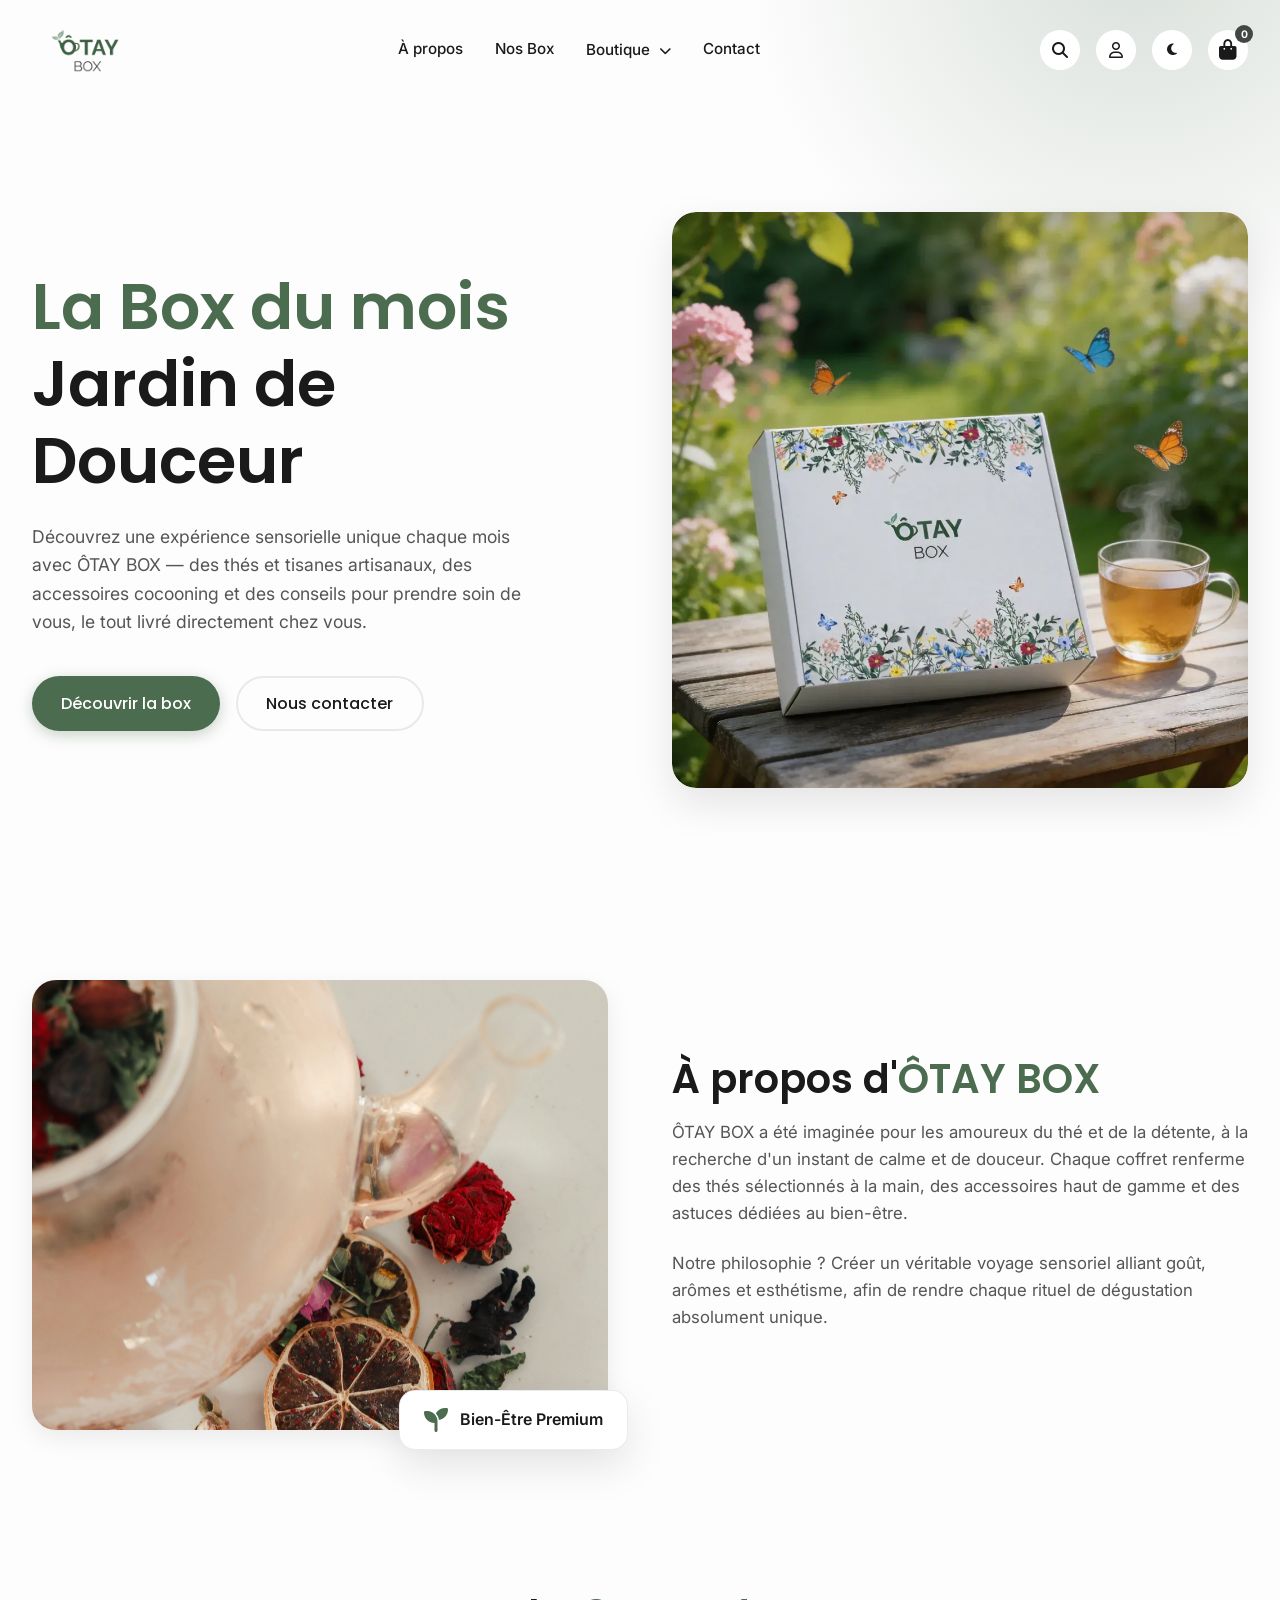
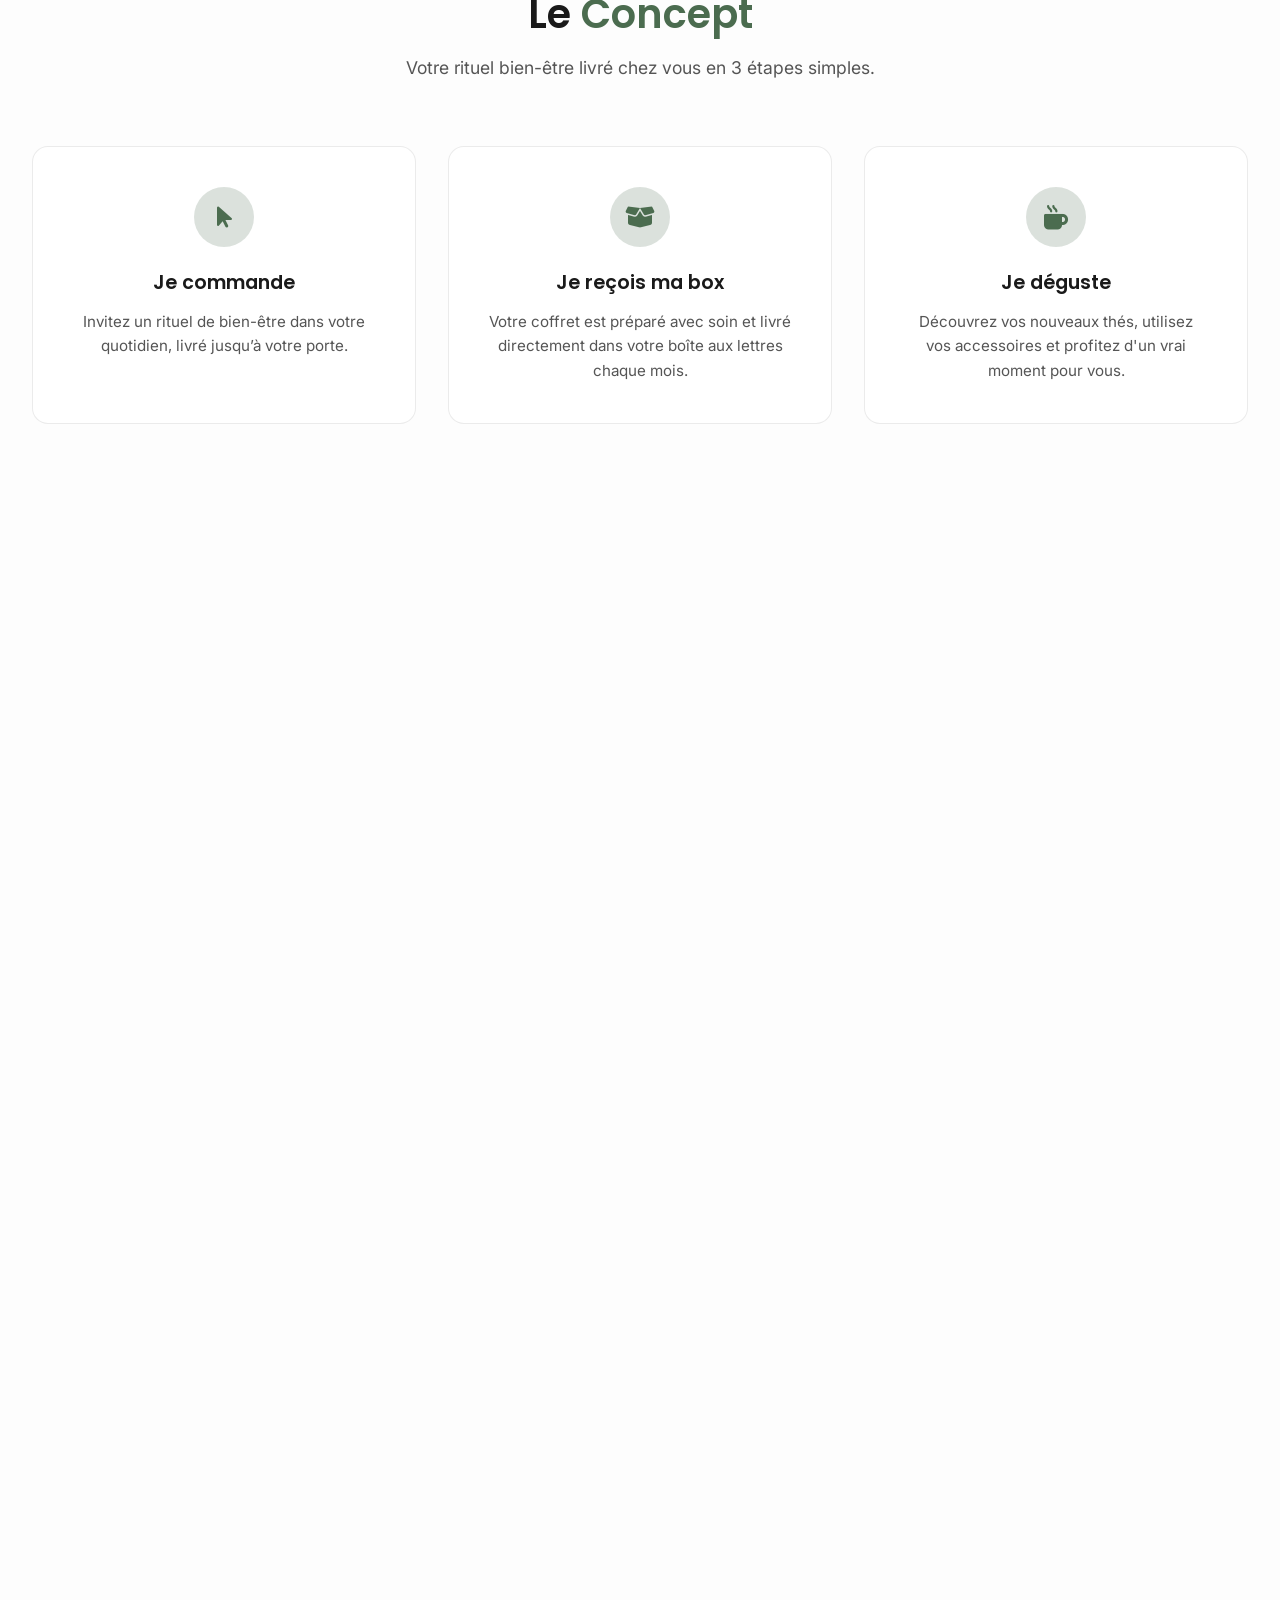
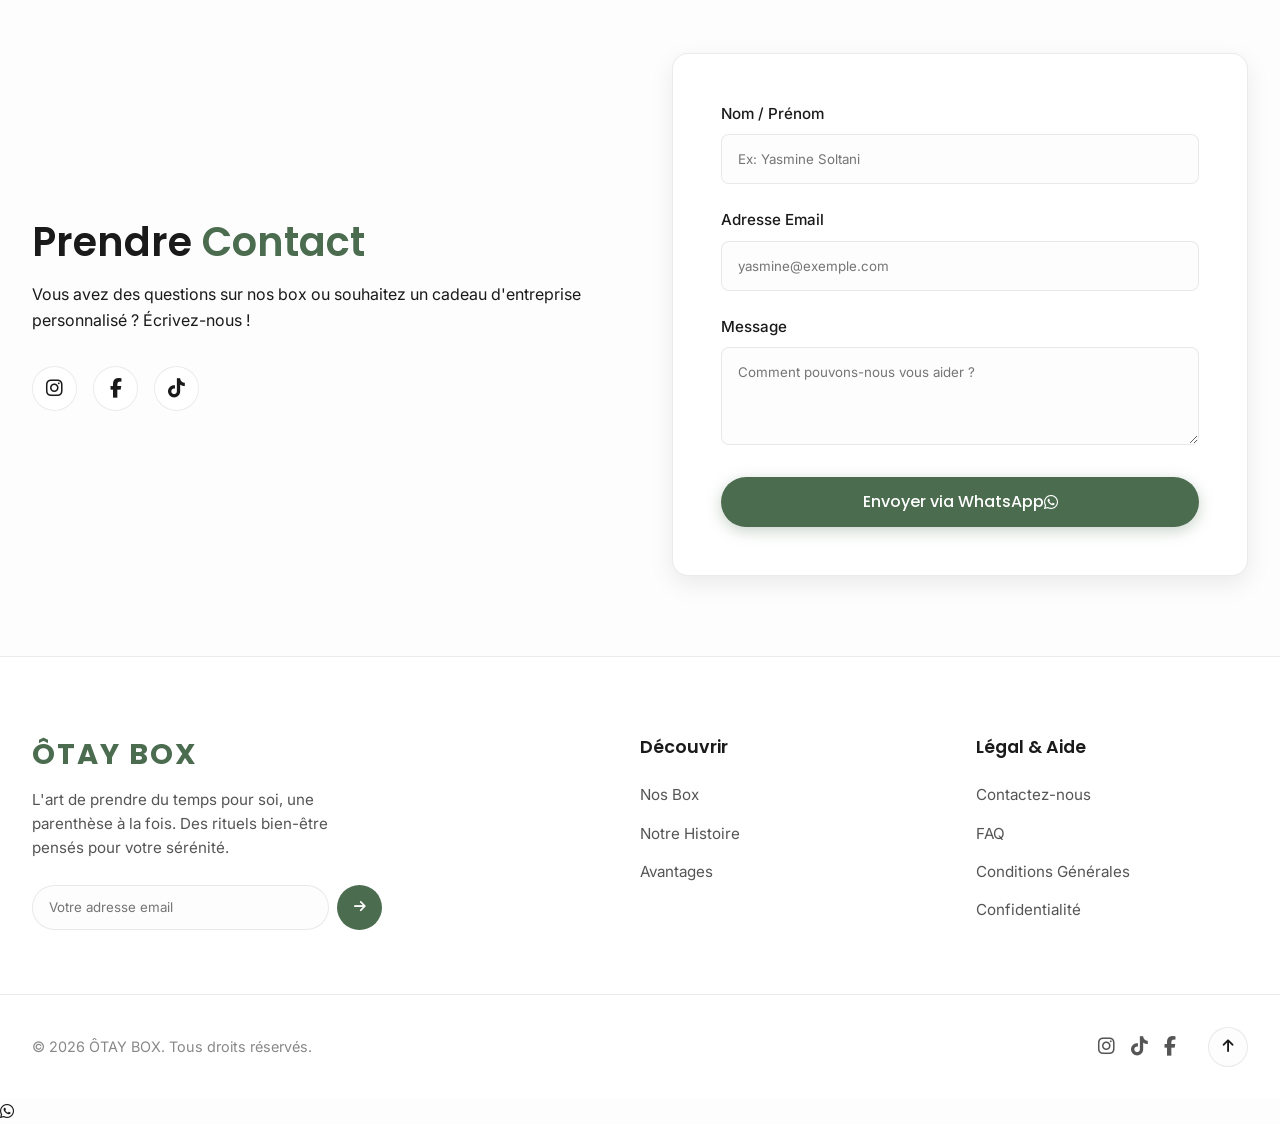
==== commit 79f07c00: "edit" ====
--- a/index.html
+++ b/index.html
@@ -94,7 +94,7 @@
                     </div>
                 </div>
                 <div class="hero-image-wrapper">
-                    <img src="assets/hero-image.png" loading="lazy" alt="Box de Thé Premium ÔTAY BOX" class="hero-image blur-load">
+                    <img src="assets/hero-image.webp" loading="lazy" alt="Box de Thé Premium ÔTAY BOX" class="hero-image blur-load">
                     <div class="glow-effect"></div>
                 </div>
             </div>
@@ -104,7 +104,7 @@
         <section class="about section-padding fade-in scroll-anim" id="about">
             <div class="container about-container">
                 <div class="about-image-wrapper">
-                    <img src="assets/yukon-haughton-Fkt0y2UZg88-unsplash.jpg" loading="lazy" alt="Un moment de calme avec ÔTAY BOX" class="about-image blur-load">
+                    <img src="assets/yukon-haughton-Fkt0y2UZg88-unsplash.webp" loading="lazy" alt="Un moment de calme avec ÔTAY BOX" class="about-image blur-load">
                     <div class="floating-badge">
                         <i class="fa-solid fa-seedling"></i>
                         <span>Bien-Être Premium</span>
@@ -218,17 +218,16 @@
                     <p class="section-desc">Vous avez des questions sur nos box ou souhaitez un cadeau d'entreprise personnalisé ? Écrivez-nous !</p>
                     
                     <div class="social-links mt-4">
-                        <a href="#" class="social-icon" aria-label="Instagram"><i class="fa-brands fa-instagram"></i></a>
-                        <a href="#" class="social-icon" aria-label="LinkedIn"><i class="fa-brands fa-linkedin-in"></i></a>
-                        <a href="#" class="social-icon" aria-label="Facebook"><i class="fa-brands fa-facebook-f"></i></a>
-                        <a href="#" class="social-icon" aria-label="TikTok"><i class="fa-brands fa-tiktok"></i></a>
+                        <a href="https://www.instagram.com/otaybox/" target="_blank" class="social-icon" aria-label="Instagram"><i class="fa-brands fa-instagram"></i></a>
+                        <a href="https://www.facebook.com/OTAYBOX/" target="_blank" class="social-icon" aria-label="Facebook"><i class="fa-brands fa-facebook-f"></i></a>
+                        <a href="https://www.tiktok.com/@otaybox" target="_blank" class="social-icon" aria-label="TikTok"><i class="fa-brands fa-tiktok"></i></a>
                     </div>
                 </div>
                 
-                <form class="contact-form glass-panel">
+                <form class="contact-form glass-panel" id="contact-form">
                     <div class="form-group">
                         <label for="name">Nom / Prénom</label>
-                        <input type="text" id="name" placeholder="Ex: Yasmine Ben Ali" required>
+                        <input type="text" id="name" placeholder="Ex: Yasmine Soltani" required>
                     </div>
                     <div class="form-group">
                         <label for="email">Adresse Email</label>
@@ -238,7 +237,7 @@
                         <label for="message">Message</label>
                         <textarea id="message" rows="4" placeholder="Comment pouvons-nous vous aider ?" required></textarea>
                     </div>
-                    <button type="submit" class="btn btn-primary btn-block">Envoyer le Message</button>
+                    <button type="submit" class="btn btn-primary btn-block">Envoyer via WhatsApp <i class="fa-brands fa-whatsapp"></i></button>
                 </form>
             </div>
         </section>
@@ -279,9 +278,9 @@
             <p>&copy; <span id="current-year"></span> ÔTAY BOX. Tous droits réservés.</p>
             <div class="footer-actions">
                 <div class="footer-socials">
-                    <a href="#" aria-label="Instagram"><i class="fa-brands fa-instagram"></i></a>
-                    <a href="#" aria-label="TikTok"><i class="fa-brands fa-tiktok"></i></a>
-                    <a href="#" aria-label="Pinterest"><i class="fa-brands fa-pinterest"></i></a>
+                    <a href="https://www.instagram.com/otaybox/" target="_blank" aria-label="Instagram"><i class="fa-brands fa-instagram"></i></a>
+                    <a href="https://www.tiktok.com/@otaybox" target="_blank" aria-label="TikTok"><i class="fa-brands fa-tiktok"></i></a>
+                    <a href="https://www.facebook.com/OTAYBOX/" target="_blank" aria-label="Facebook"><i class="fa-brands fa-facebook-f"></i></a>
                 </div>
                 <a href="#hero" class="back-to-top" aria-label="Retour en haut">
                     <i class="fa-solid fa-arrow-up"></i>
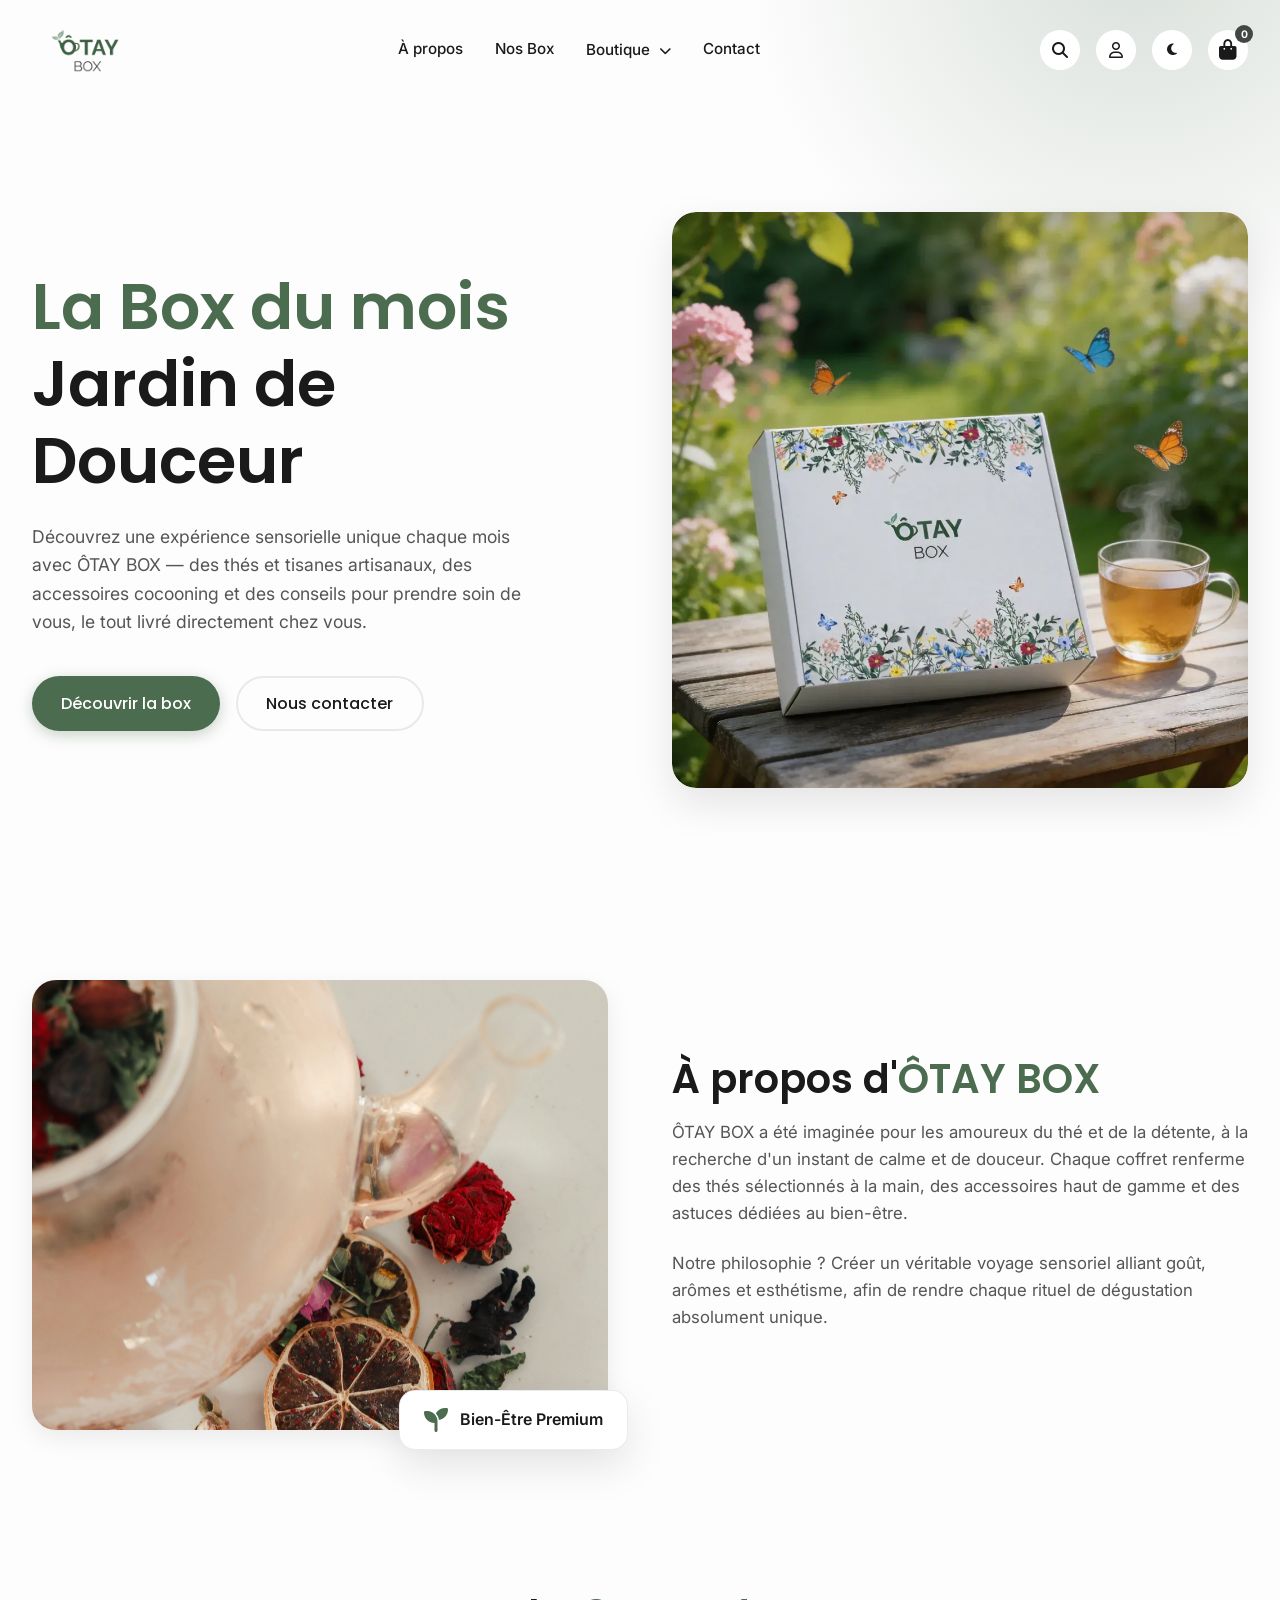
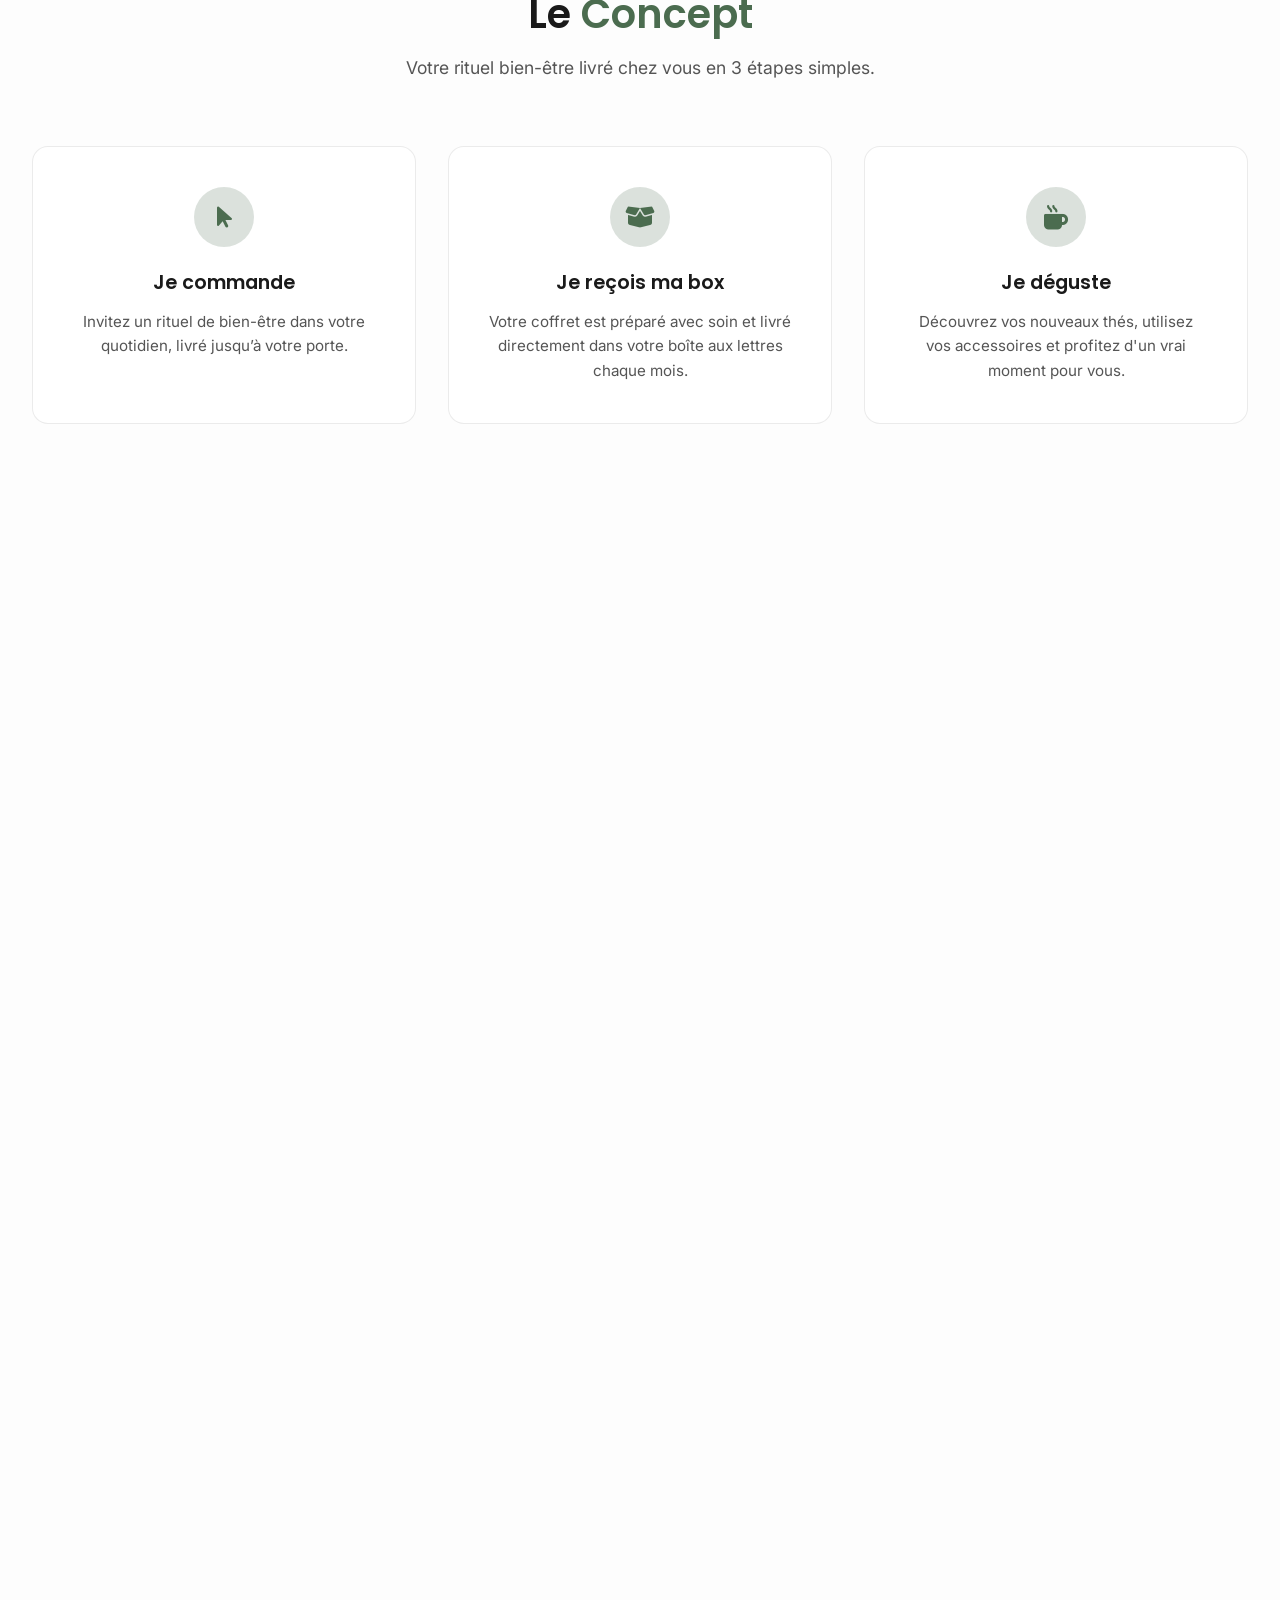
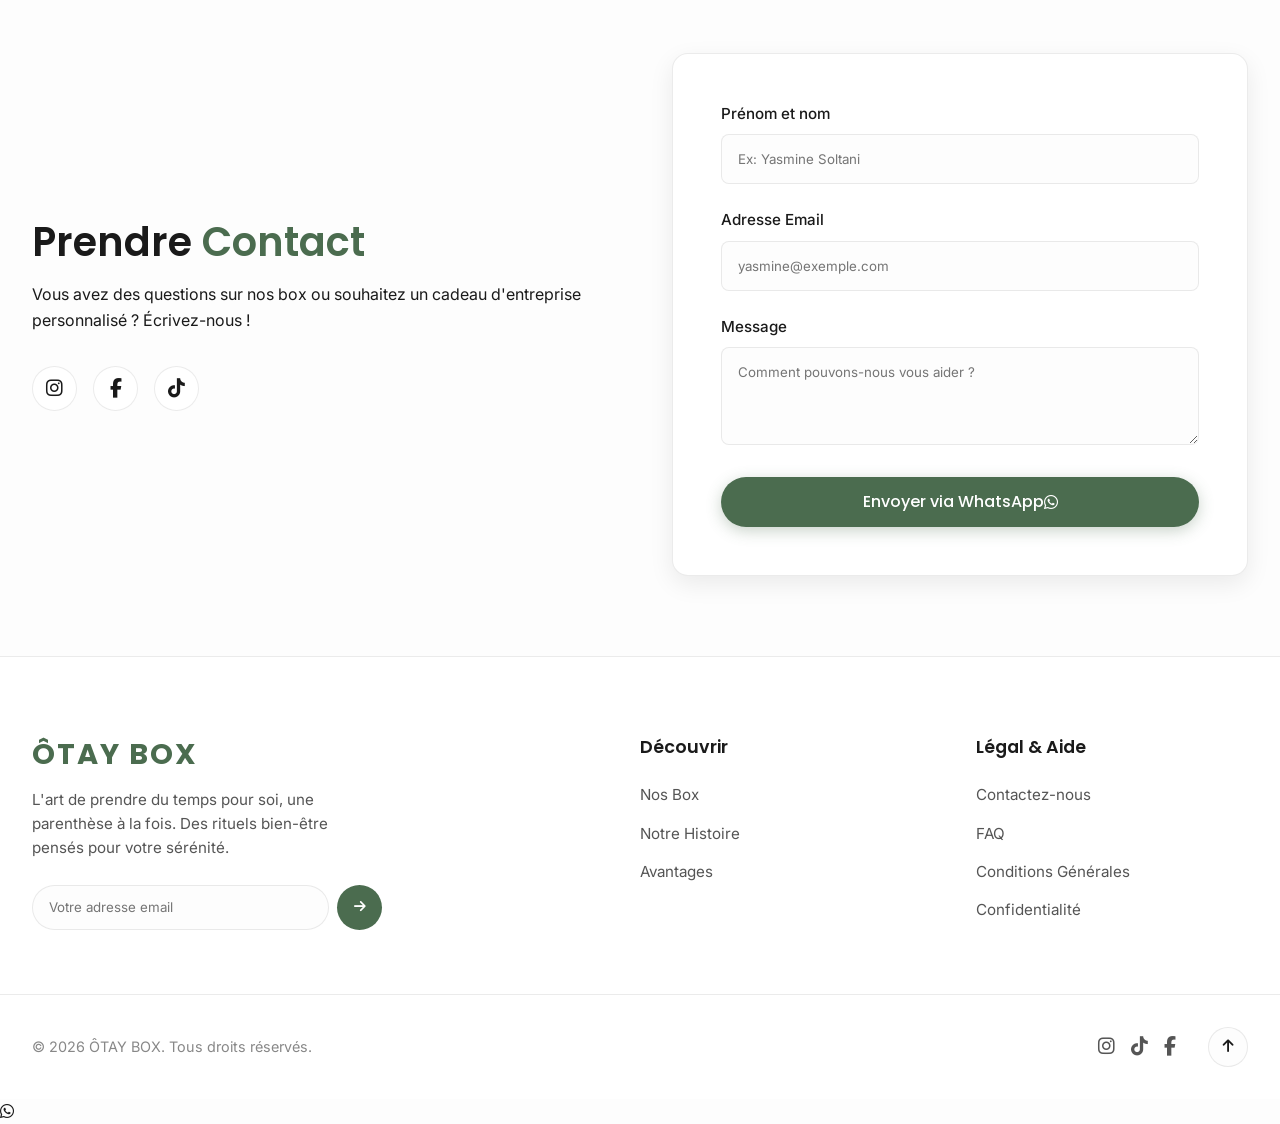
==== commit 7fc29ae7: "mise à jour mise à jour" ====
--- a/index.html
+++ b/index.html
@@ -21,7 +21,7 @@
     <!-- Navbar -->
     <header class="navbar fade-in">
         <div class="container nav-container">
-            <a href="#" class="logo">
+            <a href="index.html" class="logo">
                 <img src="assets/logo.png" alt="Logo ÔTAY BOX" class="logo-img">
             </a>
             
@@ -226,7 +226,7 @@
                 
                 <form class="contact-form glass-panel" id="contact-form">
                     <div class="form-group">
-                        <label for="name">Nom / Prénom</label>
+                        <label for="name">Prénom et nom</label>
                         <input type="text" id="name" placeholder="Ex: Yasmine Soltani" required>
                     </div>
                     <div class="form-group">
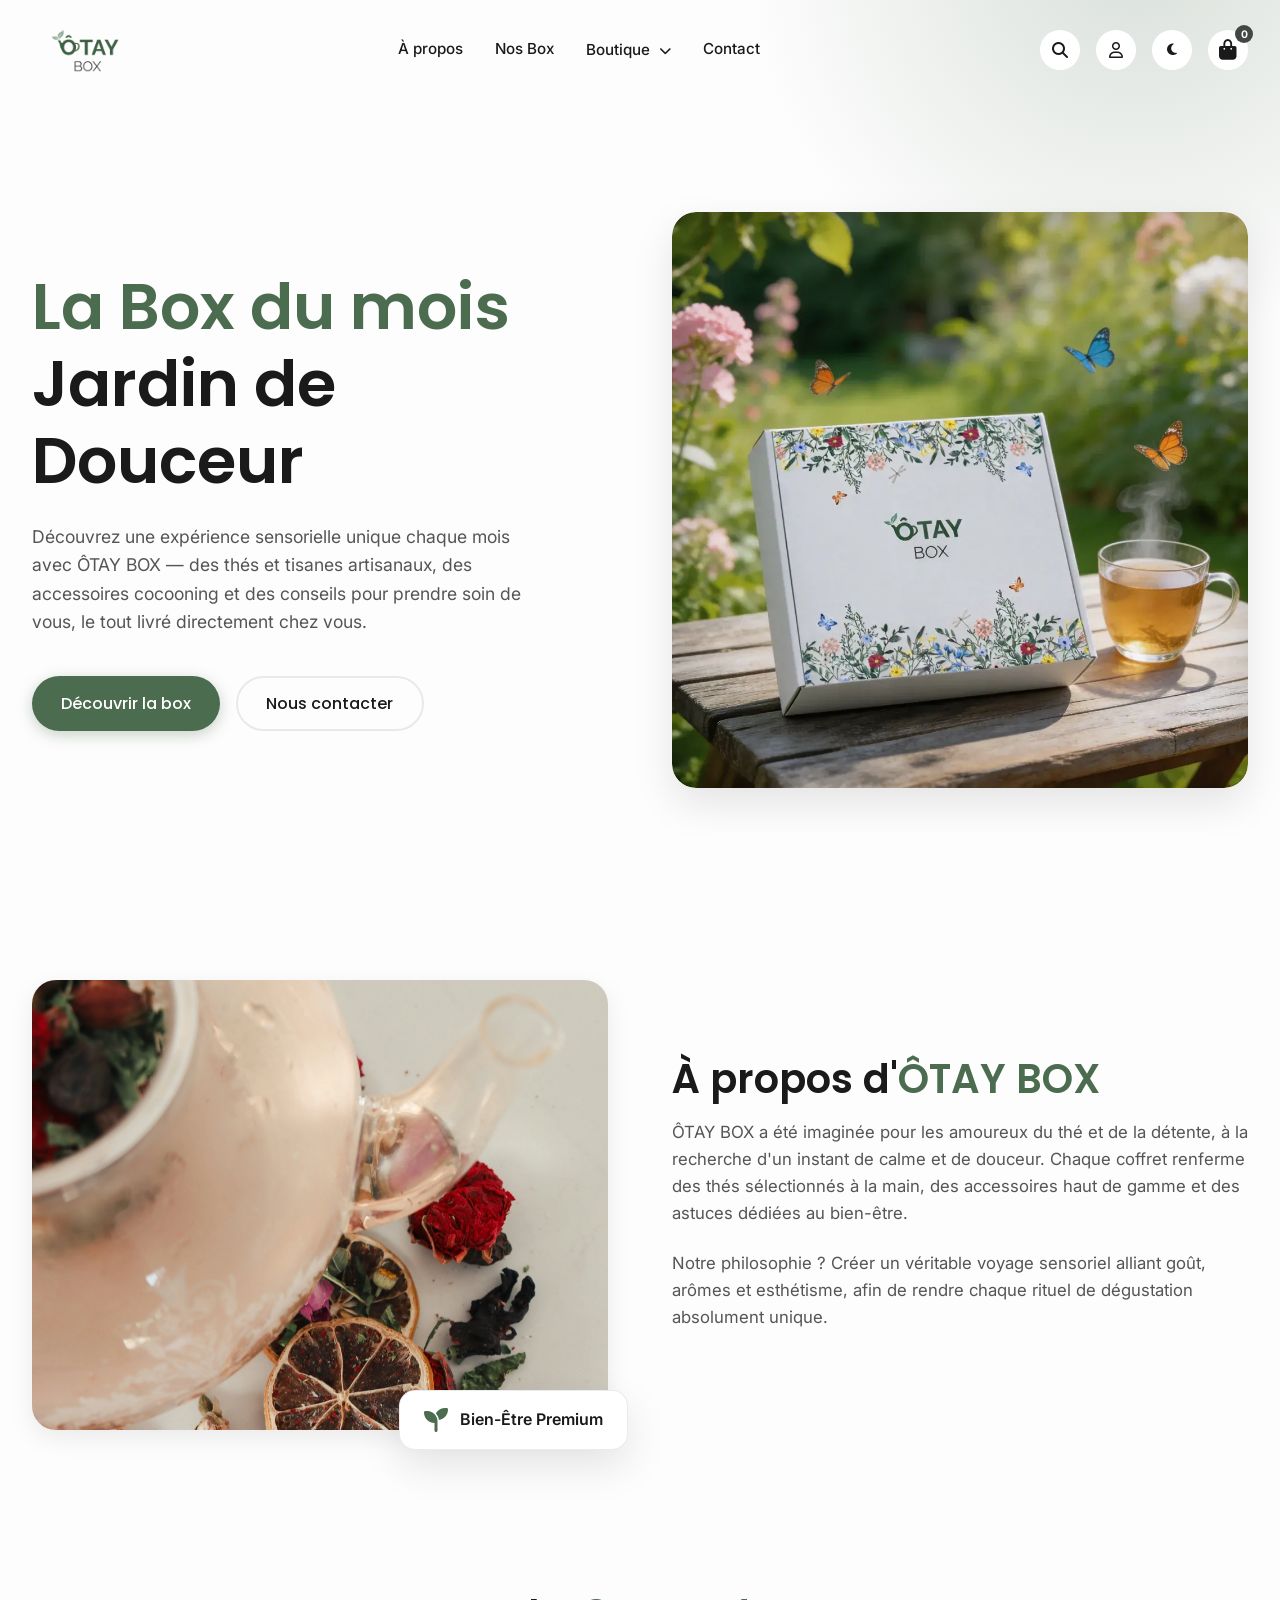
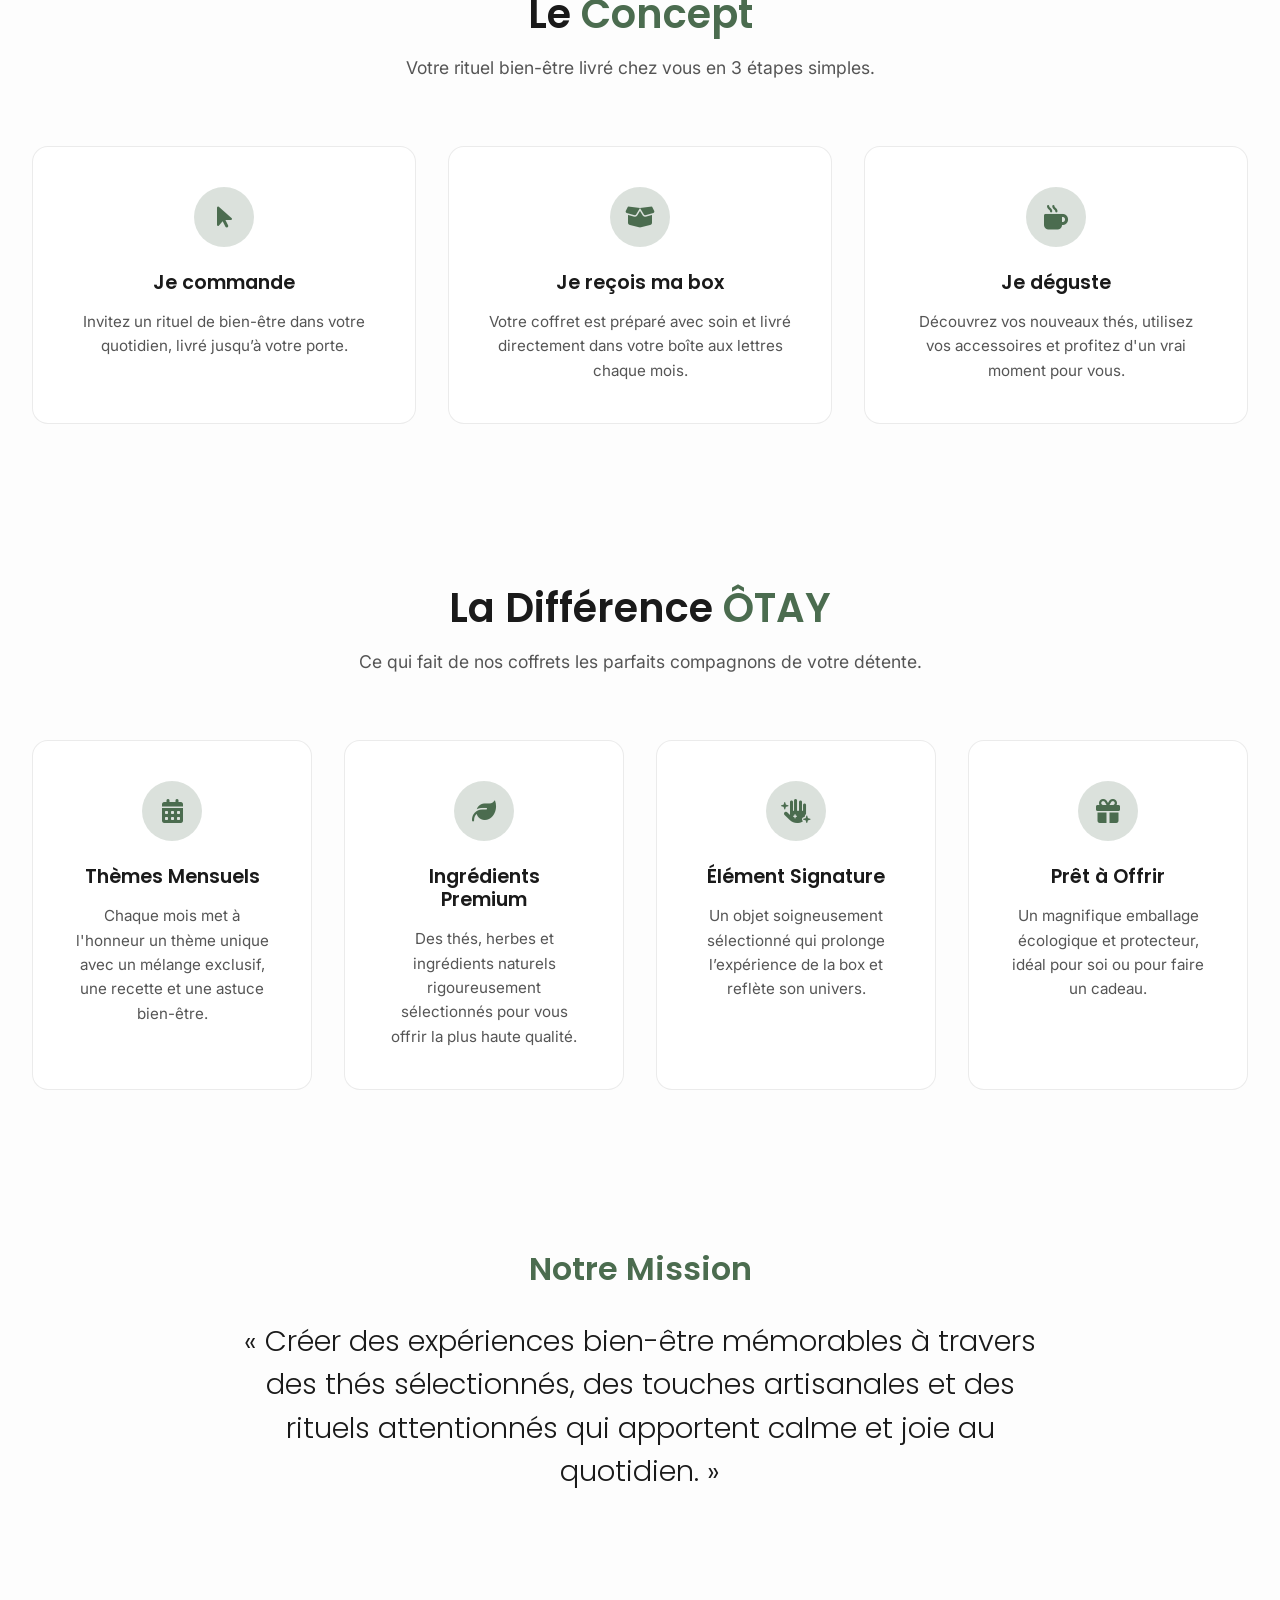
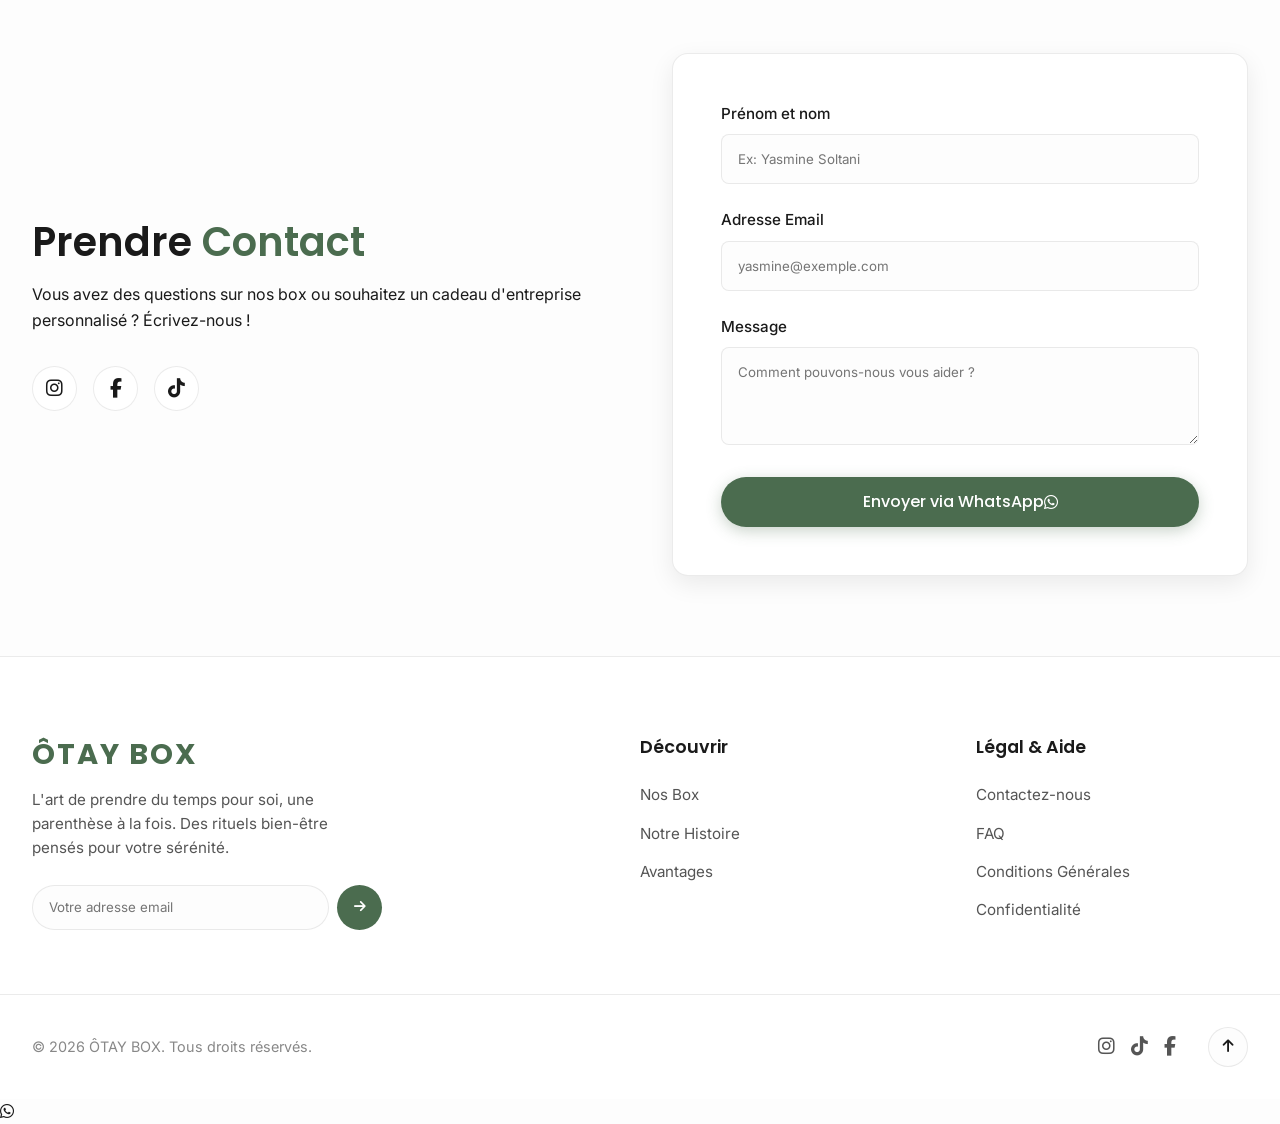
==== commit 050ba644: "mise à jour mise à jour" ====
--- a/index.html
+++ b/index.html
@@ -4,18 +4,62 @@
 <head>
     <meta charset="UTF-8">
     <meta name="viewport" content="width=device-width, initial-scale=1.0">
-    <title>ÔTAY BOX – Box Mensuelle Thé & Bien-Être</title>
-    <meta name="description" content="Découvrez une expérience sensorielle unique chaque mois avec ÔTAY BOX — des thés et tisanes artisanaux, des accessoires cocooning et des rituels relaxants livrés chez vous.">
+    <title>ÔTAY BOX | Box de tisanes artisanales et bien-être en Tunisie</title>
+    <meta name="description" content="Découvrez ÔTAY BOX, une box de tisanes artisanales et d'accessoires bien-être en Tunisie. Une expérience sensorielle à offrir ou à s'offrir, livrée chez vous.">
     <!-- Google Fonts -->
     <link rel="preconnect" href="https://fonts.googleapis.com">
     <link rel="preconnect" href="https://fonts.gstatic.com" crossorigin>
     <link href="https://fonts.googleapis.com/css2?family=Inter:wght@300;400;500&family=Poppins:wght@400;500;600;700&display=swap" rel="stylesheet">
     <!-- FontAwesome for Icons -->
     <link rel="stylesheet" href="https://cdnjs.cloudflare.com/ajax/libs/font-awesome/6.4.0/css/all.min.css">
-    <!-- Custom CSS -->
-    <link rel="stylesheet" href="css/style.css">
-    <script>!function(){var t=localStorage.getItem('otay-theme')||'light';document.documentElement.setAttribute('data-theme',t)}();</script>
-
+	
+   <!-- Custom CSS -->
+<link rel="stylesheet" href="css/style.css">
+
+<script>
+!function(){
+    var t = localStorage.getItem('otay-theme') || 'light';
+    document.documentElement.setAttribute('data-theme', t)
+}();
+</script>
+
+<!-- Canonical -->
+<link rel="canonical" href="https://otaybox.tn/">
+
+<!-- Open Graph -->
+<meta property="og:type" content="website">
+<meta property="og:title" content="ÔTAY BOX | Box de tisanes artisanales et bien-être en Tunisie">
+<meta property="og:description" content="Découvrez ÔTAY BOX, une box de tisanes artisanales et d'accessoires bien-être en Tunisie.">
+<meta property="og:url" content="https://otaybox.tn/">
+<meta property="og:image" content="https://otaybox.tn/assets/hero-image.webp">
+
+<!-- Twitter -->
+<meta name="twitter:card" content="summary_large_image">
+<meta name="twitter:title" content="ÔTAY BOX | Box de tisanes artisanales et bien-être en Tunisie">
+<meta name="twitter:description" content="Découvrez ÔTAY BOX, une box de tisanes artisanales et d'accessoires bien-être en Tunisie.">
+<meta name="twitter:image" content="https://otaybox.tn/assets/hero-image.webp">
+
+<script type="application/ld+json">
+{
+  "@context": "https://schema.org",
+  "@type": "Organization",
+  "name": "ÔTAY BOX",
+  "url": "https://otaybox.tn",
+  "logo": "https://otaybox.tn/assets/logo.png",
+  "image": "https://otaybox.tn/assets/logo.png",
+  "description": "Découvrez ÔTAY BOX, une box bien-être en Tunisie dédiée aux thés, tisanes artisanales et accessoires pour des moments de détente et de découverte.",
+  "email": "contact@otaybox.tn",
+  "areaServed": {
+    "@type": "Country",
+    "name": "Tunisia"
+  },
+  "sameAs": [
+    "https://www.facebook.com/OTAYBOX/",
+    "https://www.instagram.com/otaybox/",
+    "https://www.tiktok.com/@otaybox"
+  ]
+}
+</script>
 </head>
 <body>
     <!-- Navbar -->
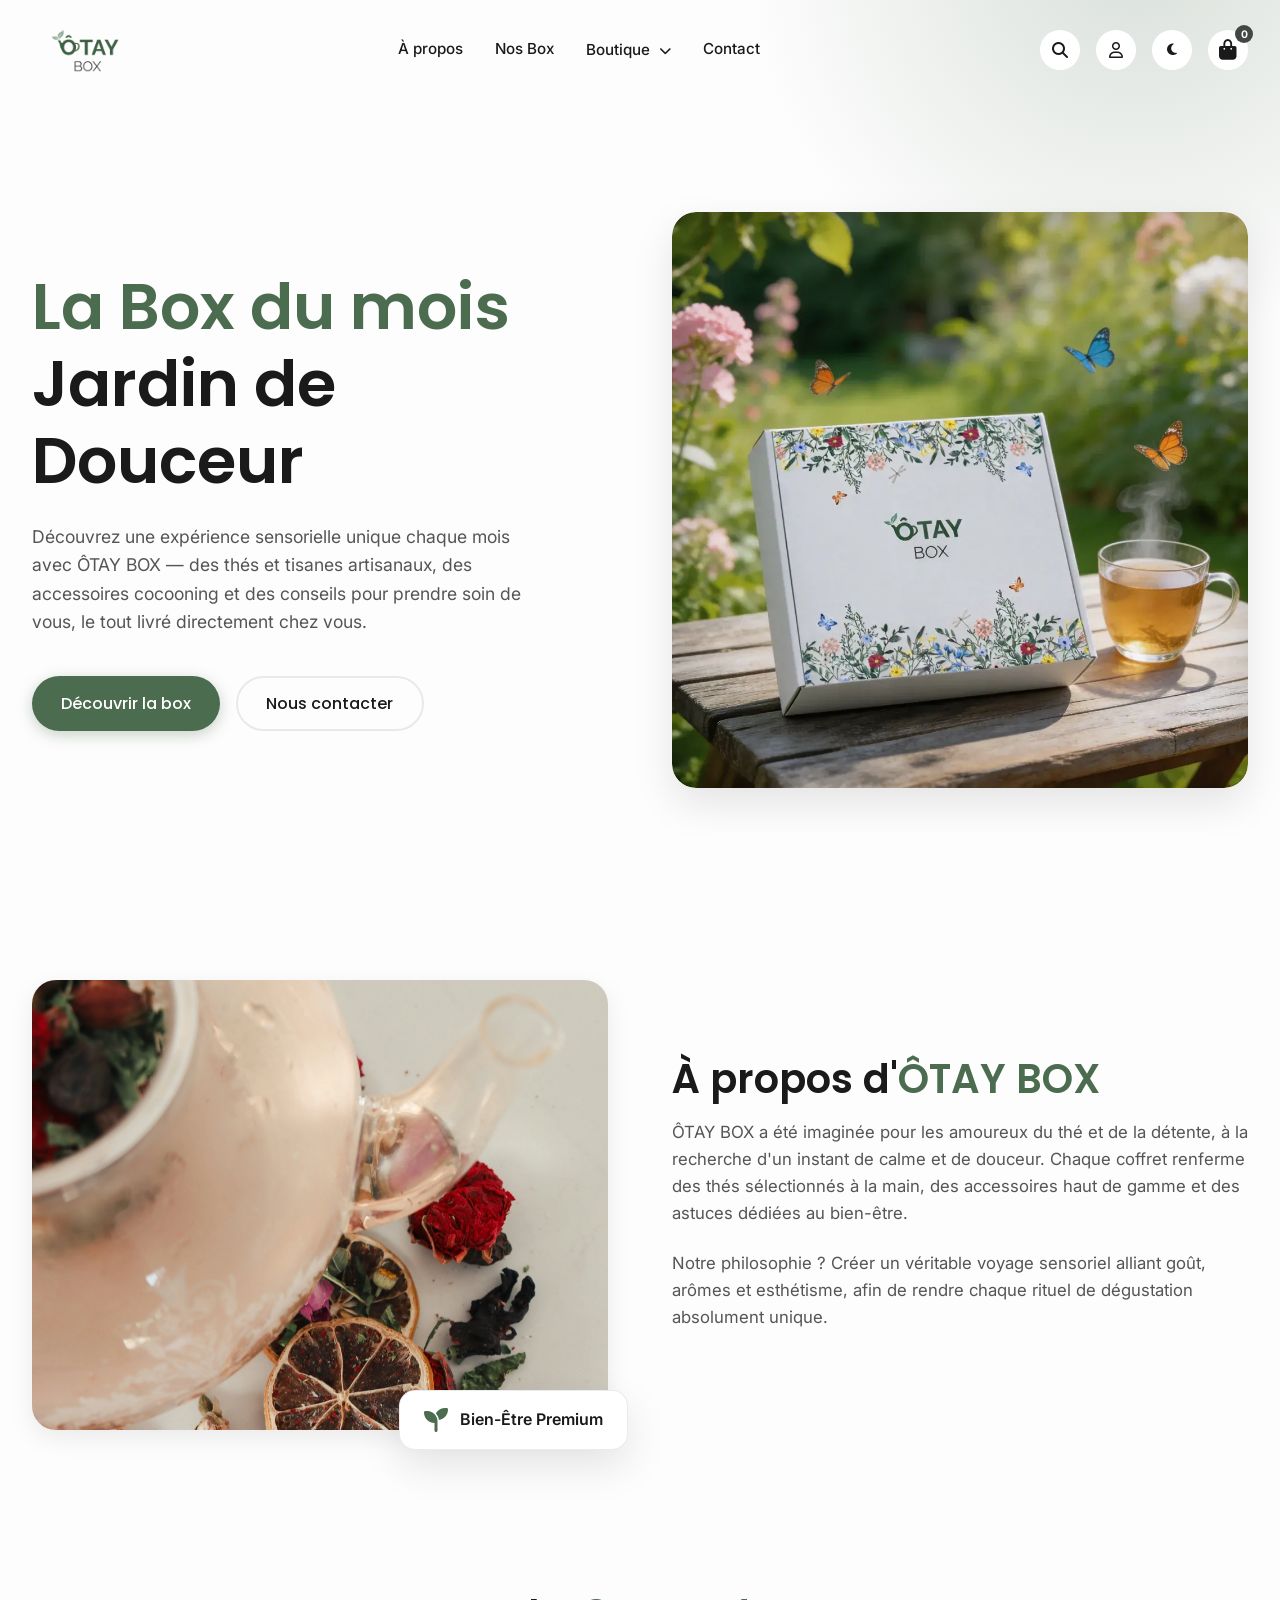
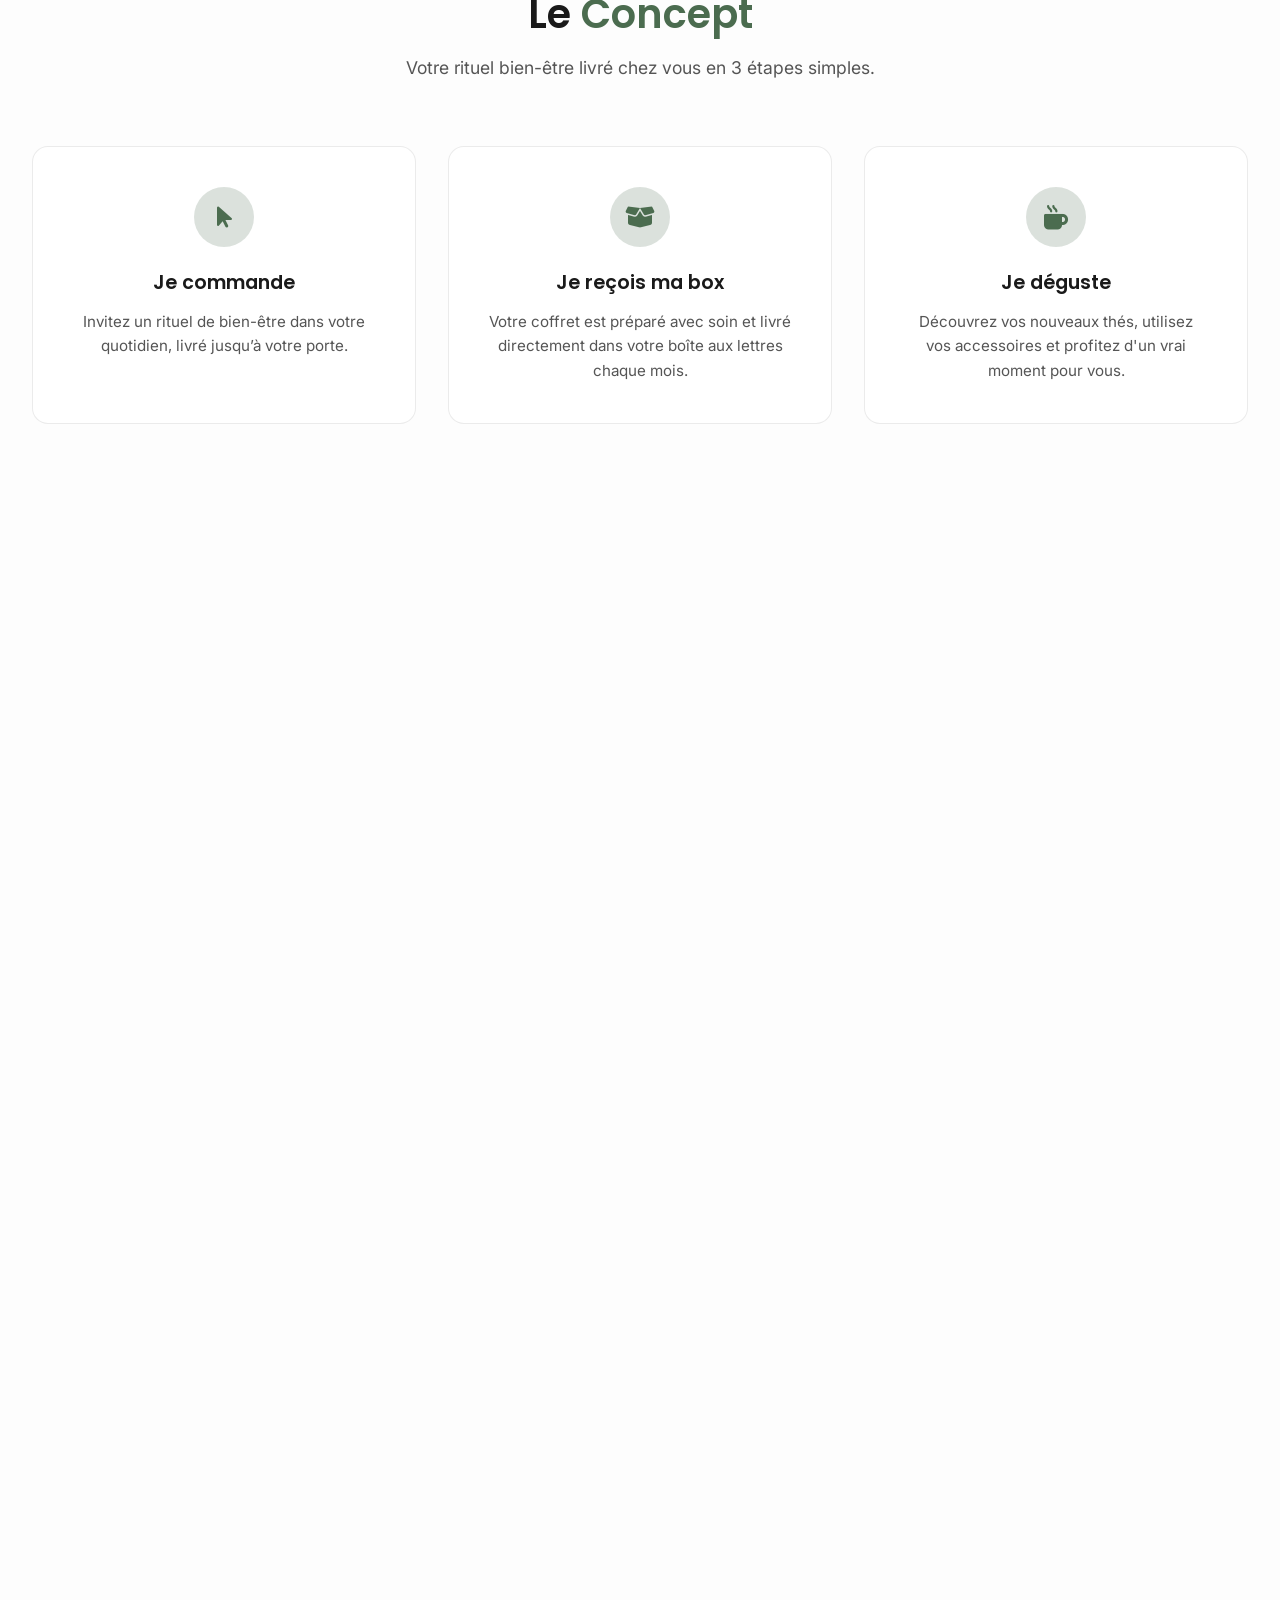
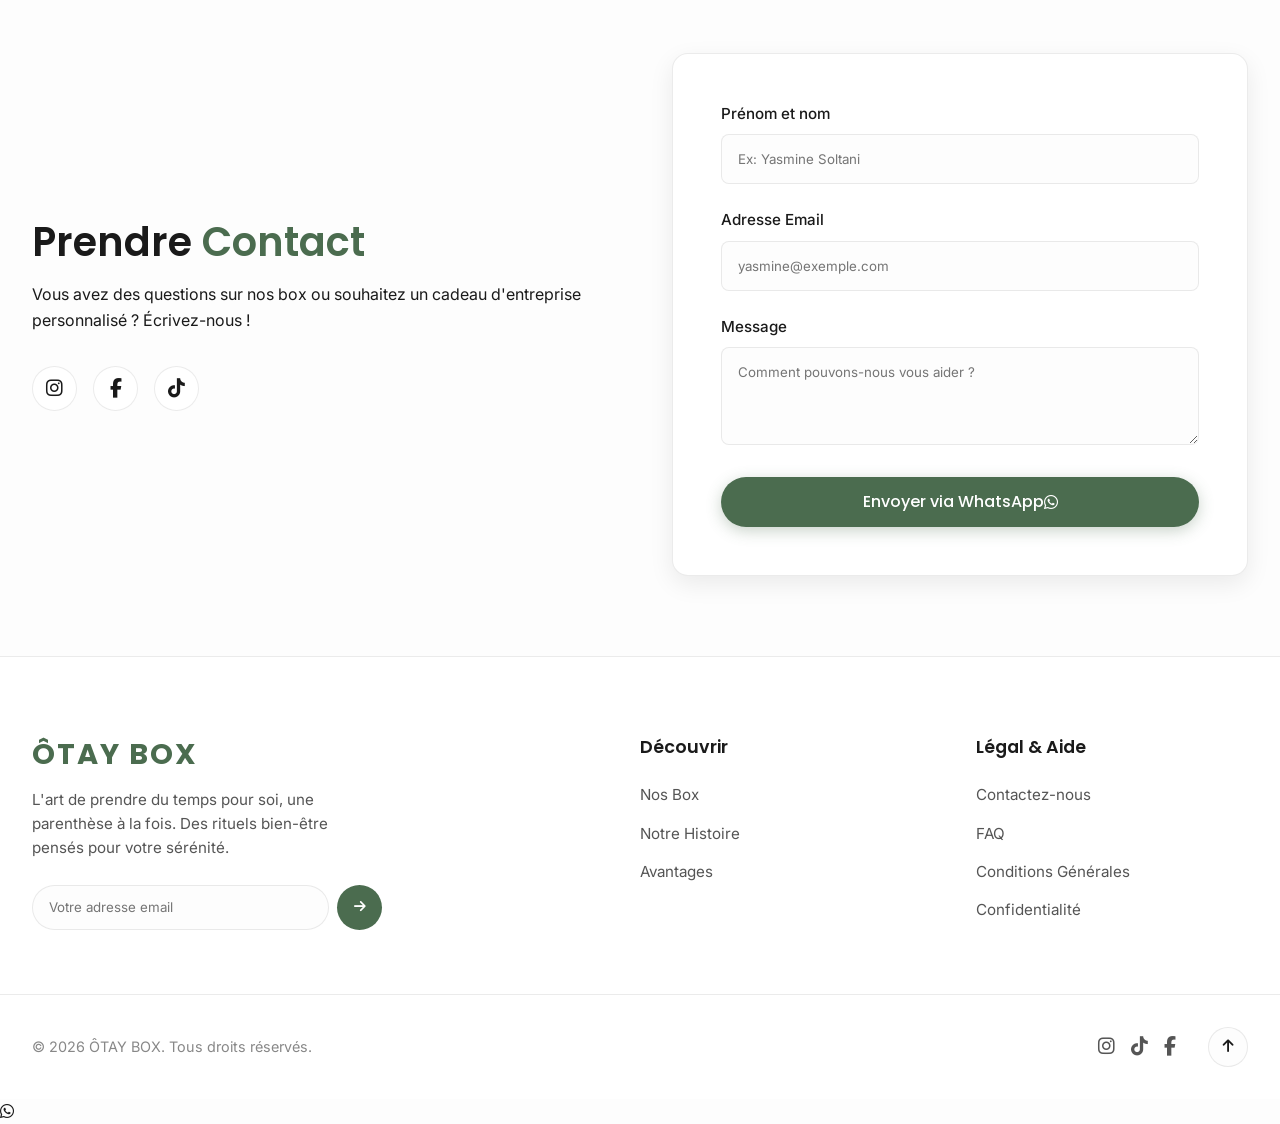
==== commit e3e144a7: "Update index.html update" ====
--- a/index.html
+++ b/index.html
@@ -4,8 +4,8 @@
 <head>
     <meta charset="UTF-8">
     <meta name="viewport" content="width=device-width, initial-scale=1.0">
-    <title>ÔTAY BOX | Box de tisanes artisanales et bien-être en Tunisie</title>
-    <meta name="description" content="Découvrez ÔTAY BOX, une box de tisanes artisanales et d'accessoires bien-être en Tunisie. Une expérience sensorielle à offrir ou à s'offrir, livrée chez vous.">
+    <title>ÔTAY BOX | Box de thé et tisanes bien-être en Tunisie</title>
+    <meta name="description" content="Découvrez ÔTAY BOX, une box de thé et tisanes artisanales en Tunisie. Un rituel bien-être avec des infusions et accessoires soigneusement sélectionnés, livré chez vous.">
     <!-- Google Fonts -->
     <link rel="preconnect" href="https://fonts.googleapis.com">
     <link rel="preconnect" href="https://fonts.gstatic.com" crossorigin>
@@ -28,15 +28,15 @@
 
 <!-- Open Graph -->
 <meta property="og:type" content="website">
-<meta property="og:title" content="ÔTAY BOX | Box de tisanes artisanales et bien-être en Tunisie">
-<meta property="og:description" content="Découvrez ÔTAY BOX, une box de tisanes artisanales et d'accessoires bien-être en Tunisie.">
+<meta property="og:title" content="ÔTAY BOX | Box de thé et tisanes bien-être en Tunisie">
+<meta property="og:description" content="Découvrez une box de thé et tisanes artisanales avec des accessoires bien-être, pensée pour créer des moments de détente.">
 <meta property="og:url" content="https://otaybox.tn/">
 <meta property="og:image" content="https://otaybox.tn/assets/hero-image.webp">
 
 <!-- Twitter -->
 <meta name="twitter:card" content="summary_large_image">
-<meta name="twitter:title" content="ÔTAY BOX | Box de tisanes artisanales et bien-être en Tunisie">
-<meta name="twitter:description" content="Découvrez ÔTAY BOX, une box de tisanes artisanales et d'accessoires bien-être en Tunisie.">
+<meta name="twitter:title" content="ÔTAY BOX | Box de thé et tisanes bien-être en Tunisie">
+<meta name="twitter:description" content="Découvrez une box de thé et tisanes artisanales avec des accessoires bien-être, pensée pour créer des moments de détente.">
 <meta name="twitter:image" content="https://otaybox.tn/assets/hero-image.webp">
 
 <script type="application/ld+json">
@@ -58,6 +58,15 @@
     "https://www.instagram.com/otaybox/",
     "https://www.tiktok.com/@otaybox"
   ]
+}
+</script>
+<script type="application/ld+json">
+{
+  "@context": "https://schema.org",
+  "@type": "WebSite",
+  "name": "ÔTAY BOX",
+  "url": "https://otaybox.tn",
+  "inLanguage": "fr-TN"
 }
 </script>
 </head>
